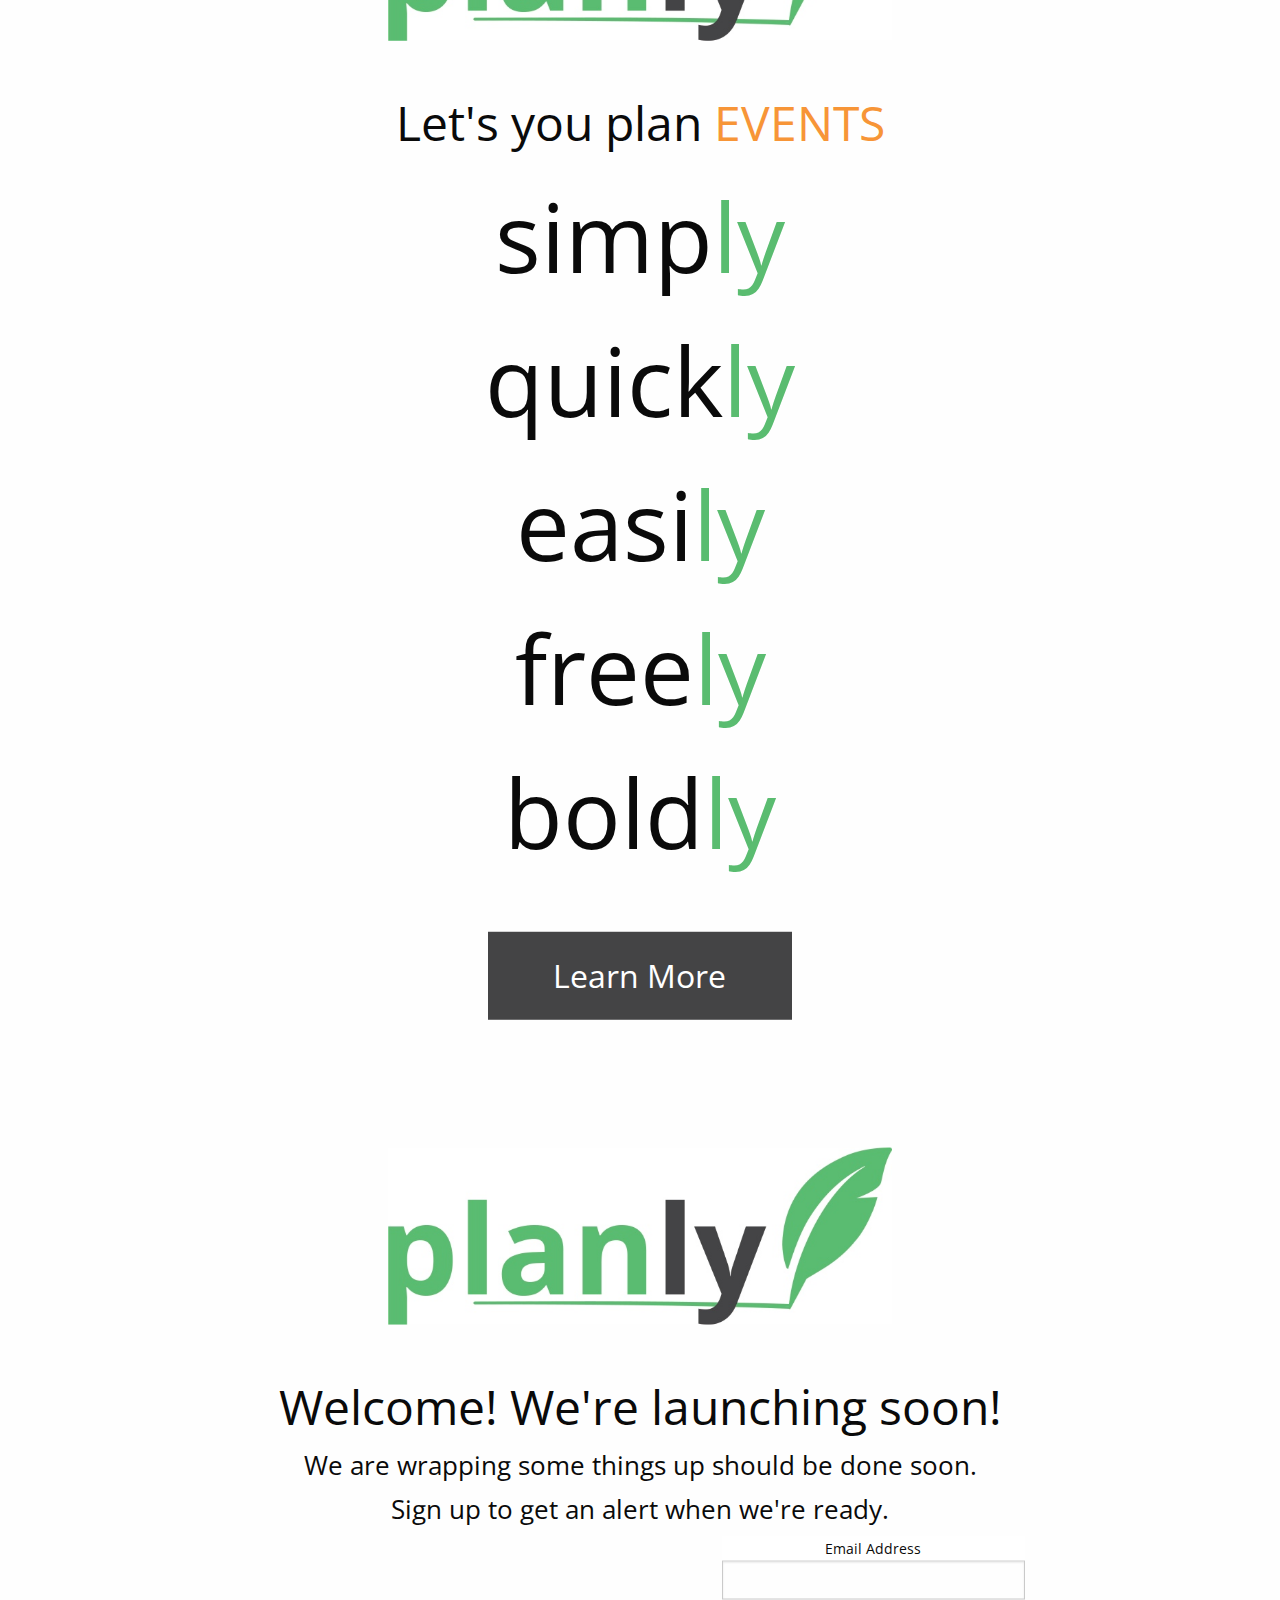
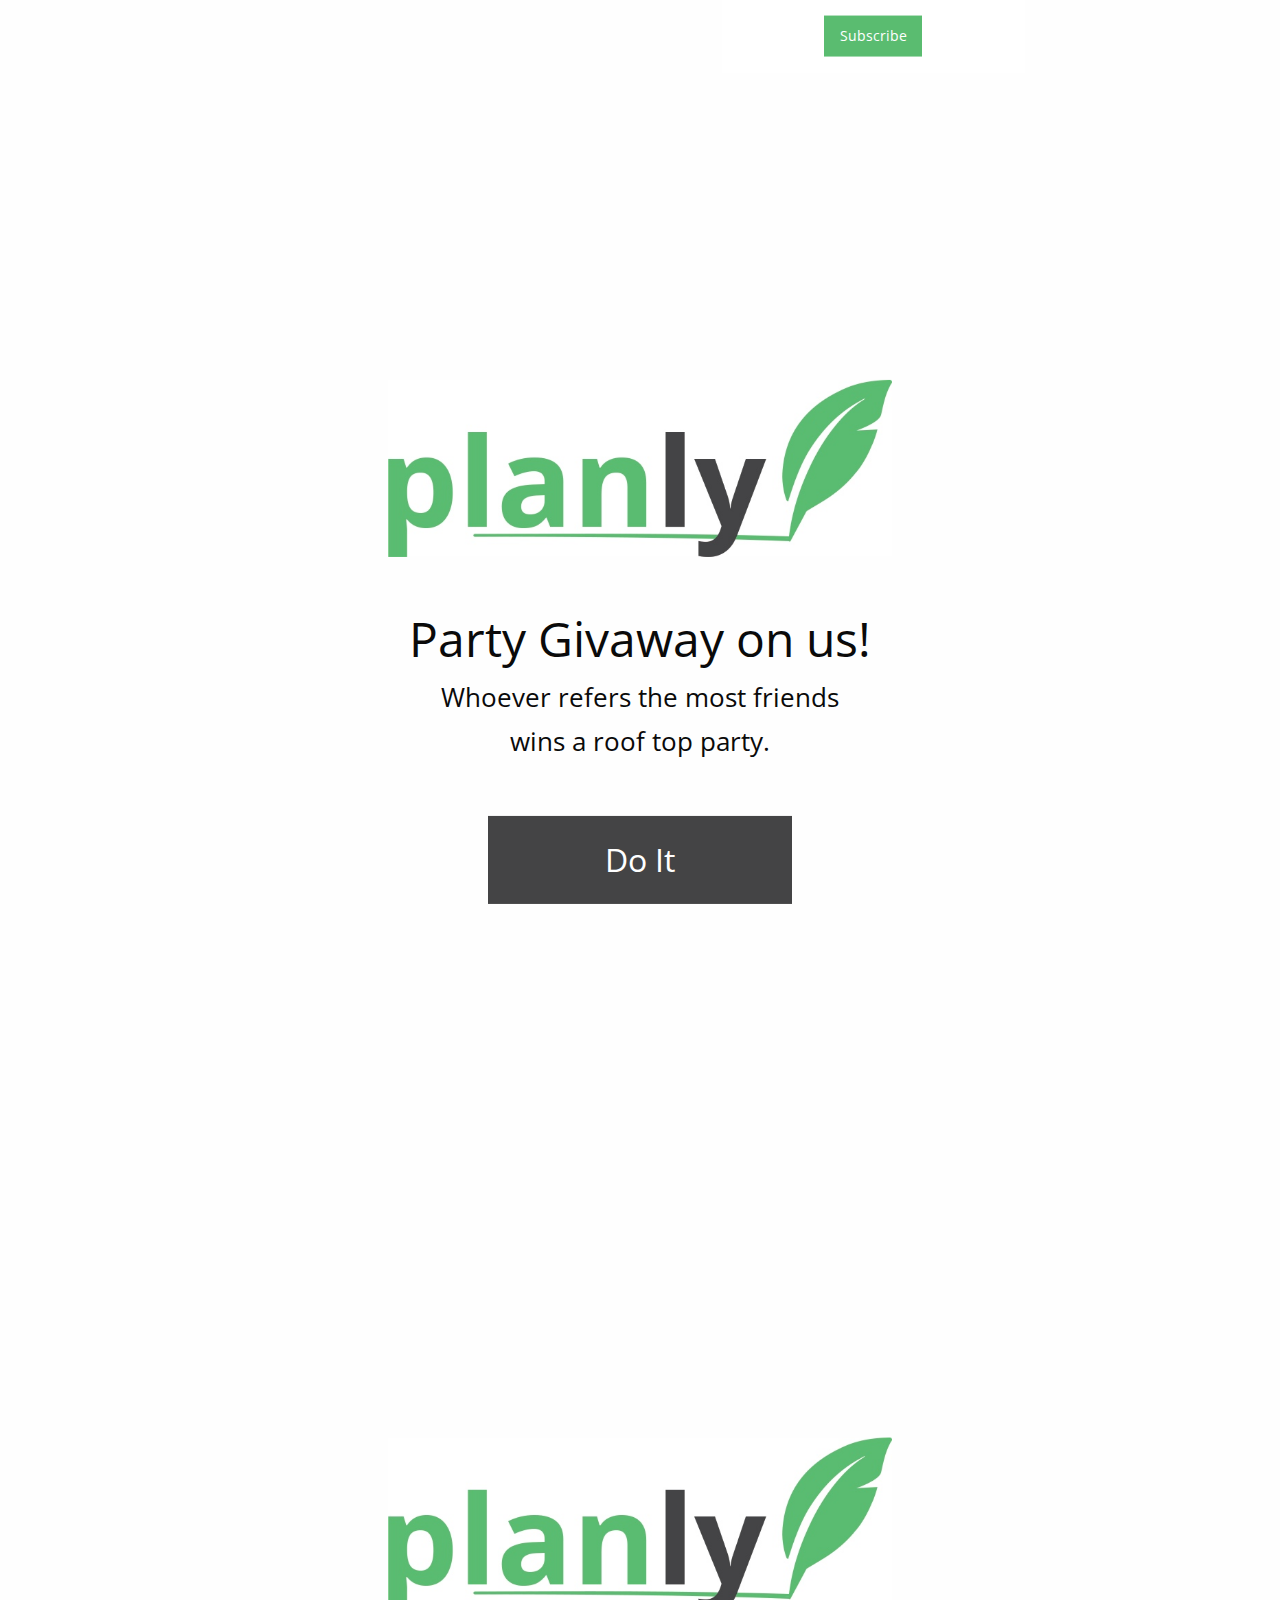
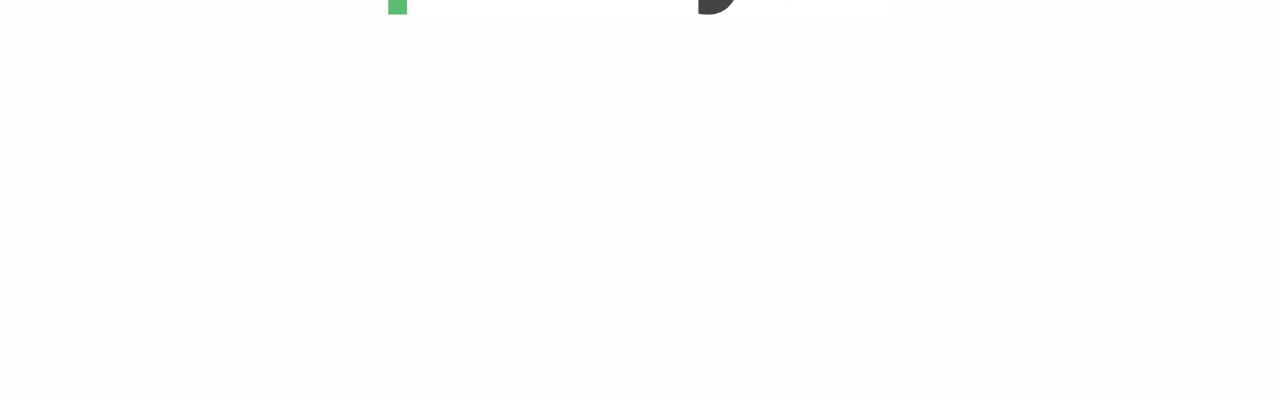
==== index.html @ f7341c87 "Colors" ====
<!DOCTYPE html>
<html lang="en" class="no-js">
  <head>
    <meta charset="utf-8">
    <meta http-equiv="x-ua-compatible" content="ie=edge">
    <meta name="viewport" content="width=device-width, initial-scale=1.0">
    <title>Planly</title>
    <link href="https://file.myfontastic.com/78azmPWK8ePo8geKhybbr9/icons.css" rel="stylesheet">
    <link rel="stylesheet" href="css/app.css">
  </head>
  <body>
    <section>
      <div class="wrapper">
        <div class="row">
          <div class="columns small-8 small-centered">
            <div class="logo"><img src="/images/logo.jpg" alt="Logo" class="float-center"></div>
          </div>
        </div>
        <div class="row">
          <div class="columns large-12 float-center">
            <h1>Let's you plan <span>events</span>
            </h1>
            <div class="rotator">
              <div id="content-1">simp<span>ly</span></div>
              <div id="content-1">quick<span>ly</span></div>
              <div id="content-1">easi<span>ly</span></div>
              <div id="content-1">free<span>ly</span></div>
              <div id="content-1">bold<span>ly</span></div>
            </div>
          </div>
        </div>
        <div class="row">
          <div class="columns small-5 small-centered"><a href="#welcome" class="button action float-center">Learn More</a></div>
        </div>
      </div>
    </section>
    <section id="welcome">
      <div class="wrapper">
        <div class="row">
          <div class="columns small-8 small-centered">
            <div class="logo"><img src="/images/logo.jpg" alt="Logo" class="float-center"></div>
          </div>
        </div>
        <div class="row">
          <div class="columns small-12 small-centered">
            <h2>Welcome! We're launching soon!</h2>
            <h3>We are wrapping some things up should be done soon.</h3>
            <h3>Sign up to get an alert when we're ready.</h3>
          </div>
          <div class="columns small-5 small-centered">
            <div id="mc_embed_signup">
              <form action="//weddingnook.us10.list-manage.com/subscribe/post?u=3205c8140b7ab7c62727f87c9&amp;amp;id=07d48bdace" method="post" id="mc-embedded-subscribe-form" name="mc-embedded-subscribe-form" target="_blank" novalidate class="validate">
                <div id="mc_embed_signup_scroll">
                  <div class="mc-field-group">
                    <label for="mce-EMAIL">Email Address</label>
                    <input id="mce-EMAIL" type="email" value="" name="EMAIL" class="required email">
                  </div>
                  <div id="mce-responses" class="clear">
                    <div id="mce-error-response" style="display:none" class="response"></div>
                    <div id="mce-success-response" style="display:none" class="response"></div>
                  </div>
                  <div style="position: absolute; left: -5000px;" aria-hidden="true" class="sdd">
                    <input type="text" name="b_3205c8140b7ab7c62727f87c9_07d48bdace" tabindex="-1" value="">
                  </div>
                  <div class="clear"><a href="#givaway">
                      <input type="submit" value="Subscribe" name="subscribe" id="mc-embedded-subscribe" class="button"></a></div>
                </div>
              </form>
            </div>
          </div>
        </div>
      </div>
    </section>
    <section>
      <div class="wrapper">
        <div class="row">
          <div class="columns small-8 small-centered">
            <div class="logo"><img src="/images/logo.jpg" alt="Logo" class="float-center"></div>
          </div>
        </div>
        <div class="row">
          <div class="columns small-12 small-centered">
            <h2>Party Givaway on us!</h2>
            <h3>Whoever refers the most friends</h3>
            <h3>wins a roof top party.</h3>
          </div>
        </div>
        <div class="row">
          <div class="columns small-5 small-centered"><a href="/" class="button action float-center">Do It</a></div>
        </div>
      </div>
    </section>
    <section>
      <div class="wrapper">
        <div class="row">
          <div class="columns small-8 small-centered">
            <div class="logo"><img src="/images/logo.jpg" alt="Logo" class="float-center"></div>
          </div>
        </div>
        <div class="row">
          <div class="columns small-6"><a href="#">
              <div class="icons icon-facebook"></div></a></div>
          <div class="columns small-6"><a href="#">
              <div class="icons icon-twitter"></div></a></div>
        </div>
        <div class="row">
          <div class="columns large-12"><a href="#">
              <div class="icons icon-mail"></div></a></div>
        </div>
      </div>
    </section>
    <script src="bower_components/jquery/dist/jquery.js"></script>
    <script src="bower_components/what-input/what-input.js"></script>
    <script src="bower_components/foundation-sites/dist/foundation.js"></script>
    <script src="js/min/app-min.js"></script>
  </body>
</html>
---- css/app.css ----
@charset "UTF-8";
@import url(https://fonts.googleapis.com/css?family=Open+Sans:400,300,300italic,400italic,600,700);
/**
 * Foundation for Sites by ZURB
 * Version 6.1.1
 * foundation.zurb.com
 * Licensed under MIT Open Source
 */
.slide-in-down.mui-enter, .slide-in-left.mui-enter, .slide-in-up.mui-enter, .slide-in-right.mui-enter, .slide-out-down.mui-leave, .slide-out-right.mui-leave, .slide-out-up.mui-leave, .slide-out-left.mui-leave, .fade-in.mui-enter, .fade-out.mui-leave, .hinge-in-from-top.mui-enter, .hinge-in-from-right.mui-enter, .hinge-in-from-bottom.mui-enter, .hinge-in-from-left.mui-enter, .hinge-in-from-middle-x.mui-enter, .hinge-in-from-middle-y.mui-enter, .hinge-out-from-top.mui-leave, .hinge-out-from-right.mui-leave, .hinge-out-from-bottom.mui-leave, .hinge-out-from-left.mui-leave, .hinge-out-from-middle-x.mui-leave, .hinge-out-from-middle-y.mui-leave, .scale-in-up.mui-enter, .scale-in-down.mui-enter, .scale-out-up.mui-leave, .scale-out-down.mui-leave, .spin-in.mui-enter, .spin-out.mui-leave, .spin-in-ccw.mui-enter, .spin-out-ccw.mui-leave {
  transition-duration: 500ms;
  transition-timing-function: linear; }

.slide-in-down.mui-enter {
  transform: translateY(-100%);
  transition-property: transform, opacity;
  backface-visibility: hidden; }
.slide-in-down.mui-enter.mui-enter-active {
  transform: translateY(0); }

.slide-in-left.mui-enter {
  transform: translateX(-100%);
  transition-property: transform, opacity;
  backface-visibility: hidden; }
.slide-in-left.mui-enter.mui-enter-active {
  transform: translateX(0); }

.slide-in-up.mui-enter {
  transform: translateY(100%);
  transition-property: transform, opacity;
  backface-visibility: hidden; }
.slide-in-up.mui-enter.mui-enter-active {
  transform: translateY(0); }

.slide-in-right.mui-enter {
  transform: translateX(100%);
  transition-property: transform, opacity;
  backface-visibility: hidden; }
.slide-in-right.mui-enter.mui-enter-active {
  transform: translateX(0); }

.slide-out-down.mui-leave {
  transform: translateY(0);
  transition-property: transform, opacity;
  backface-visibility: hidden; }
.slide-out-down.mui-leave.mui-leave-active {
  transform: translateY(100%); }

.slide-out-right.mui-leave {
  transform: translateX(0);
  transition-property: transform, opacity;
  backface-visibility: hidden; }
.slide-out-right.mui-leave.mui-leave-active {
  transform: translateX(100%); }

.slide-out-up.mui-leave {
  transform: translateY(0);
  transition-property: transform, opacity;
  backface-visibility: hidden; }
.slide-out-up.mui-leave.mui-leave-active {
  transform: translateY(-100%); }

.slide-out-left.mui-leave {
  transform: translateX(0);
  transition-property: transform, opacity;
  backface-visibility: hidden; }
.slide-out-left.mui-leave.mui-leave-active {
  transform: translateX(-100%); }

.fade-in.mui-enter {
  opacity: 0;
  transition-property: opacity; }
.fade-in.mui-enter.mui-enter-active {
  opacity: 1; }

.fade-out.mui-leave {
  opacity: 1;
  transition-property: opacity; }
.fade-out.mui-leave.mui-leave-active {
  opacity: 0; }

.hinge-in-from-top.mui-enter {
  transform: perspective(2000px) rotateX(-90deg);
  transform-origin: top;
  transition-property: transform, opacity;
  opacity: 0; }
.hinge-in-from-top.mui-enter.mui-enter-active {
  transform: perspective(2000px) rotate(0deg);
  opacity: 1; }

.hinge-in-from-right.mui-enter {
  transform: perspective(2000px) rotateY(-90deg);
  transform-origin: right;
  transition-property: transform, opacity;
  opacity: 0; }
.hinge-in-from-right.mui-enter.mui-enter-active {
  transform: perspective(2000px) rotate(0deg);
  opacity: 1; }

.hinge-in-from-bottom.mui-enter {
  transform: perspective(2000px) rotateX(90deg);
  transform-origin: bottom;
  transition-property: transform, opacity;
  opacity: 0; }
.hinge-in-from-bottom.mui-enter.mui-enter-active {
  transform: perspective(2000px) rotate(0deg);
  opacity: 1; }

.hinge-in-from-left.mui-enter {
  transform: perspective(2000px) rotateY(90deg);
  transform-origin: left;
  transition-property: transform, opacity;
  opacity: 0; }
.hinge-in-from-left.mui-enter.mui-enter-active {
  transform: perspective(2000px) rotate(0deg);
  opacity: 1; }

.hinge-in-from-middle-x.mui-enter {
  transform: perspective(2000px) rotateX(-90deg);
  transform-origin: center;
  transition-property: transform, opacity;
  opacity: 0; }
.hinge-in-from-middle-x.mui-enter.mui-enter-active {
  transform: perspective(2000px) rotate(0deg);
  opacity: 1; }

.hinge-in-from-middle-y.mui-enter {
  transform: perspective(2000px) rotateY(-90deg);
  transform-origin: center;
  transition-property: transform, opacity;
  opacity: 0; }
.hinge-in-from-middle-y.mui-enter.mui-enter-active {
  transform: perspective(2000px) rotate(0deg);
  opacity: 1; }

.hinge-out-from-top.mui-leave {
  transform: perspective(2000px) rotate(0deg);
  transform-origin: top;
  transition-property: transform, opacity;
  opacity: 1; }
.hinge-out-from-top.mui-leave.mui-leave-active {
  transform: perspective(2000px) rotateX(-90deg);
  opacity: 0; }

.hinge-out-from-right.mui-leave {
  transform: perspective(2000px) rotate(0deg);
  transform-origin: right;
  transition-property: transform, opacity;
  opacity: 1; }
.hinge-out-from-right.mui-leave.mui-leave-active {
  transform: perspective(2000px) rotateY(-90deg);
  opacity: 0; }

.hinge-out-from-bottom.mui-leave {
  transform: perspective(2000px) rotate(0deg);
  transform-origin: bottom;
  transition-property: transform, opacity;
  opacity: 1; }
.hinge-out-from-bottom.mui-leave.mui-leave-active {
  transform: perspective(2000px) rotateX(90deg);
  opacity: 0; }

.hinge-out-from-left.mui-leave {
  transform: perspective(2000px) rotate(0deg);
  transform-origin: left;
  transition-property: transform, opacity;
  opacity: 1; }
.hinge-out-from-left.mui-leave.mui-leave-active {
  transform: perspective(2000px) rotateY(90deg);
  opacity: 0; }

.hinge-out-from-middle-x.mui-leave {
  transform: perspective(2000px) rotate(0deg);
  transform-origin: center;
  transition-property: transform, opacity;
  opacity: 1; }
.hinge-out-from-middle-x.mui-leave.mui-leave-active {
  transform: perspective(2000px) rotateX(-90deg);
  opacity: 0; }

.hinge-out-from-middle-y.mui-leave {
  transform: perspective(2000px) rotate(0deg);
  transform-origin: center;
  transition-property: transform, opacity;
  opacity: 1; }
.hinge-out-from-middle-y.mui-leave.mui-leave-active {
  transform: perspective(2000px) rotateY(-90deg);
  opacity: 0; }

.scale-in-up.mui-enter {
  transform: scale(0.5);
  transition-property: transform, opacity;
  opacity: 0; }
.scale-in-up.mui-enter.mui-enter-active {
  transform: scale(1);
  opacity: 1; }

.scale-in-down.mui-enter {
  transform: scale(1.5);
  transition-property: transform, opacity;
  opacity: 0; }
.scale-in-down.mui-enter.mui-enter-active {
  transform: scale(1);
  opacity: 1; }

.scale-out-up.mui-leave {
  transform: scale(1);
  transition-property: transform, opacity;
  opacity: 1; }
.scale-out-up.mui-leave.mui-leave-active {
  transform: scale(1.5);
  opacity: 0; }

.scale-out-down.mui-leave {
  transform: scale(1);
  transition-property: transform, opacity;
  opacity: 1; }
.scale-out-down.mui-leave.mui-leave-active {
  transform: scale(0.5);
  opacity: 0; }

.spin-in.mui-enter {
  transform: rotate(-0.75turn);
  transition-property: transform, opacity;
  opacity: 0; }
.spin-in.mui-enter.mui-enter-active {
  transform: rotate(0);
  opacity: 1; }

.spin-out.mui-leave {
  transform: rotate(0);
  transition-property: transform, opacity;
  opacity: 1; }
.spin-out.mui-leave.mui-leave-active {
  transform: rotate(0.75turn);
  opacity: 0; }

.spin-in-ccw.mui-enter {
  transform: rotate(0.75turn);
  transition-property: transform, opacity;
  opacity: 0; }
.spin-in-ccw.mui-enter.mui-enter-active {
  transform: rotate(0);
  opacity: 1; }

.spin-out-ccw.mui-leave {
  transform: rotate(0);
  transition-property: transform, opacity;
  opacity: 1; }
.spin-out-ccw.mui-leave.mui-leave-active {
  transform: rotate(-0.75turn);
  opacity: 0; }

.slow {
  transition-duration: 750ms !important; }

.fast {
  transition-duration: 250ms !important; }

.linear {
  transition-timing-function: linear !important; }

.ease {
  transition-timing-function: ease !important; }

.ease-in {
  transition-timing-function: ease-in !important; }

.ease-out {
  transition-timing-function: ease-out !important; }

.ease-in-out {
  transition-timing-function: ease-in-out !important; }

.bounce-in {
  transition-timing-function: cubic-bezier(0.485, 0.155, 0.24, 1.245) !important; }

.bounce-out {
  transition-timing-function: cubic-bezier(0.485, 0.155, 0.515, 0.845) !important; }

.bounce-in-out {
  transition-timing-function: cubic-bezier(0.76, -0.245, 0.24, 1.245) !important; }

.short-delay {
  transition-delay: 300ms !important; }

.long-delay {
  transition-delay: 700ms !important; }

.shake {
  animation-name: shake-7; }
@keyframes shake-7 {
  0%, 10%, 20%, 30%, 40%, 50%, 60%, 70%, 80%, 90% {
    transform: translateX(7%); }
  5%, 15%, 25%, 35%, 45%, 55%, 65%, 75%, 85%, 95% {
    transform: translateX(-7%); } }
.spin-cw {
  animation-name: spin-cw-1turn; }
@keyframes spin-cw-1turn {
  0% {
    transform: rotate(-1turn); }
  100% {
    transform: rotate(0); } }
.spin-ccw {
  animation-name: spin-cw-1turn; }
@keyframes spin-cw-1turn {
  0% {
    transform: rotate(0); }
  100% {
    transform: rotate(1turn); } }
.wiggle {
  animation-name: wiggle-7deg; }
@keyframes wiggle-7deg {
  40%, 50%, 60% {
    transform: rotate(7deg); }
  35%, 45%, 55%, 65% {
    transform: rotate(-7deg); }
  0%, 30%, 70%, 100% {
    transform: rotate(0); } }
.infinite {
  animation-iteration-count: infinite; }

.slow {
  animation-duration: 750ms !important; }

.fast {
  animation-duration: 250ms !important; }

.linear {
  animation-timing-function: linear !important; }

.ease {
  animation-timing-function: ease !important; }

.ease-in {
  animation-timing-function: ease-in !important; }

.ease-out {
  animation-timing-function: ease-out !important; }

.ease-in-out {
  animation-timing-function: ease-in-out !important; }

.bounce-in {
  animation-timing-function: cubic-bezier(0.485, 0.155, 0.24, 1.245) !important; }

.bounce-out {
  animation-timing-function: cubic-bezier(0.485, 0.155, 0.515, 0.845) !important; }

.bounce-in-out {
  animation-timing-function: cubic-bezier(0.76, -0.245, 0.24, 1.245) !important; }

.short-delay {
  animation-delay: 300ms !important; }

.long-delay {
  animation-delay: 700ms !important; }

/*! normalize.css v3.0.3 | MIT License | github.com/necolas/normalize.css */
/**
 * 1. Set default font family to sans-serif.
 * 2. Prevent iOS and IE text size adjust after device orientation change,
 *    without disabling user zoom.
 */
html {
  font-family: sans-serif;
  /* 1 */
  -ms-text-size-adjust: 100%;
  /* 2 */
  -webkit-text-size-adjust: 100%;
  /* 2 */ }

/**
 * Remove default margin.
 */
body {
  margin: 0; }

/* HTML5 display definitions
   ========================================================================== */
/**
 * Correct `block` display not defined for any HTML5 element in IE 8/9.
 * Correct `block` display not defined for `details` or `summary` in IE 10/11
 * and Firefox.
 * Correct `block` display not defined for `main` in IE 11.
 */
article,
aside,
details,
figcaption,
figure,
footer,
header,
hgroup,
main,
menu,
nav,
section,
summary {
  display: block; }

/**
 * 1. Correct `inline-block` display not defined in IE 8/9.
 * 2. Normalize vertical alignment of `progress` in Chrome, Firefox, and Opera.
 */
audio,
canvas,
progress,
video {
  display: inline-block;
  /* 1 */
  vertical-align: baseline;
  /* 2 */ }

/**
 * Prevent modern browsers from displaying `audio` without controls.
 * Remove excess height in iOS 5 devices.
 */
audio:not([controls]) {
  display: none;
  height: 0; }

/**
 * Address `[hidden]` styling not present in IE 8/9/10.
 * Hide the `template` element in IE 8/9/10/11, Safari, and Firefox < 22.
 */
[hidden],
template {
  display: none; }

/* Links
   ========================================================================== */
/**
 * Remove the gray background color from active links in IE 10.
 */
a {
  background-color: transparent; }

/**
 * Improve readability of focused elements when they are also in an
 * active/hover state.
 */
a:active,
a:hover {
  outline: 0; }

/* Text-level semantics
   ========================================================================== */
/**
 * Address styling not present in IE 8/9/10/11, Safari, and Chrome.
 */
abbr[title] {
  border-bottom: 1px dotted; }

/**
 * Address style set to `bolder` in Firefox 4+, Safari, and Chrome.
 */
b,
strong {
  font-weight: bold; }

/**
 * Address styling not present in Safari and Chrome.
 */
dfn {
  font-style: italic; }

/**
 * Address variable `h1` font-size and margin within `section` and `article`
 * contexts in Firefox 4+, Safari, and Chrome.
 */
h1 {
  font-size: 2em;
  margin: 0.67em 0; }

/**
 * Address styling not present in IE 8/9.
 */
mark {
  background: #ff0;
  color: #000; }

/**
 * Address inconsistent and variable font size in all browsers.
 */
small {
  font-size: 80%; }

/**
 * Prevent `sub` and `sup` affecting `line-height` in all browsers.
 */
sub,
sup {
  font-size: 75%;
  line-height: 0;
  position: relative;
  vertical-align: baseline; }

sup {
  top: -0.5em; }

sub {
  bottom: -0.25em; }

/* Embedded content
   ========================================================================== */
/**
 * Remove border when inside `a` element in IE 8/9/10.
 */
img {
  border: 0; }

/**
 * Correct overflow not hidden in IE 9/10/11.
 */
svg:not(:root) {
  overflow: hidden; }

/* Grouping content
   ========================================================================== */
/**
 * Address margin not present in IE 8/9 and Safari.
 */
figure {
  margin: 1em 40px; }

/**
 * Address differences between Firefox and other browsers.
 */
hr {
  box-sizing: content-box;
  height: 0; }

/**
 * Contain overflow in all browsers.
 */
pre {
  overflow: auto; }

/**
 * Address odd `em`-unit font size rendering in all browsers.
 */
code,
kbd,
pre,
samp {
  font-family: monospace, monospace;
  font-size: 1em; }

/* Forms
   ========================================================================== */
/**
 * Known limitation: by default, Chrome and Safari on OS X allow very limited
 * styling of `select`, unless a `border` property is set.
 */
/**
 * 1. Correct color not being inherited.
 *    Known issue: affects color of disabled elements.
 * 2. Correct font properties not being inherited.
 * 3. Address margins set differently in Firefox 4+, Safari, and Chrome.
 */
button,
input,
optgroup,
select,
textarea {
  color: inherit;
  /* 1 */
  font: inherit;
  /* 2 */
  margin: 0;
  /* 3 */ }

/**
 * Address `overflow` set to `hidden` in IE 8/9/10/11.
 */
button {
  overflow: visible; }

/**
 * Address inconsistent `text-transform` inheritance for `button` and `select`.
 * All other form control elements do not inherit `text-transform` values.
 * Correct `button` style inheritance in Firefox, IE 8/9/10/11, and Opera.
 * Correct `select` style inheritance in Firefox.
 */
button,
select {
  text-transform: none; }

/**
 * 1. Avoid the WebKit bug in Android 4.0.* where (2) destroys native `audio`
 *    and `video` controls.
 * 2. Correct inability to style clickable `input` types in iOS.
 * 3. Improve usability and consistency of cursor style between image-type
 *    `input` and others.
 */
button,
html input[type="button"],
input[type="reset"],
input[type="submit"] {
  -webkit-appearance: button;
  /* 2 */
  cursor: pointer;
  /* 3 */ }

/**
 * Re-set default cursor for disabled elements.
 */
button[disabled],
html input[disabled] {
  cursor: default; }

/**
 * Remove inner padding and border in Firefox 4+.
 */
button::-moz-focus-inner,
input::-moz-focus-inner {
  border: 0;
  padding: 0; }

/**
 * Address Firefox 4+ setting `line-height` on `input` using `!important` in
 * the UA stylesheet.
 */
input {
  line-height: normal; }

/**
 * It's recommended that you don't attempt to style these elements.
 * Firefox's implementation doesn't respect box-sizing, padding, or width.
 *
 * 1. Address box sizing set to `content-box` in IE 8/9/10.
 * 2. Remove excess padding in IE 8/9/10.
 */
input[type="checkbox"],
input[type="radio"] {
  box-sizing: border-box;
  /* 1 */
  padding: 0;
  /* 2 */ }

/**
 * Fix the cursor style for Chrome's increment/decrement buttons. For certain
 * `font-size` values of the `input`, it causes the cursor style of the
 * decrement button to change from `default` to `text`.
 */
input[type="number"]::-webkit-inner-spin-button,
input[type="number"]::-webkit-outer-spin-button {
  height: auto; }

/**
 * 1. Address `appearance` set to `searchfield` in Safari and Chrome.
 * 2. Address `box-sizing` set to `border-box` in Safari and Chrome.
 */
input[type="search"] {
  -webkit-appearance: textfield;
  /* 1 */
  box-sizing: content-box;
  /* 2 */ }

/**
 * Remove inner padding and search cancel button in Safari and Chrome on OS X.
 * Safari (but not Chrome) clips the cancel button when the search input has
 * padding (and `textfield` appearance).
 */
input[type="search"]::-webkit-search-cancel-button,
input[type="search"]::-webkit-search-decoration {
  -webkit-appearance: none; }

/**
 * Define consistent border, margin, and padding.
 */
fieldset {
  border: 1px solid #c0c0c0;
  margin: 0 2px;
  padding: 0.35em 0.625em 0.75em; }

/**
 * 1. Correct `color` not being inherited in IE 8/9/10/11.
 * 2. Remove padding so people aren't caught out if they zero out fieldsets.
 */
legend {
  border: 0;
  /* 1 */
  padding: 0;
  /* 2 */ }

/**
 * Remove default vertical scrollbar in IE 8/9/10/11.
 */
textarea {
  overflow: auto; }

/**
 * Don't inherit the `font-weight` (applied by a rule above).
 * NOTE: the default cannot safely be changed in Chrome and Safari on OS X.
 */
optgroup {
  font-weight: bold; }

/* Tables
   ========================================================================== */
/**
 * Remove most spacing between table cells.
 */
table {
  border-collapse: collapse;
  border-spacing: 0; }

td,
th {
  padding: 0; }

.foundation-mq {
  font-family: "small=0em&medium=40em&large=64em&xlarge=75em&xxlarge=90em"; }

html {
  font-size: 100%;
  box-sizing: border-box; }

*,
*:before,
*:after {
  box-sizing: inherit; }

body {
  padding: 0;
  margin: 0;
  font-family: "Open Sans", sans-serif;
  font-weight: normal;
  line-height: 1.5;
  color: #0a0a0a;
  background: #fefefe;
  -webkit-font-smoothing: antialiased;
  -moz-osx-font-smoothing: grayscale; }

img {
  max-width: 100%;
  height: auto;
  -ms-interpolation-mode: bicubic;
  display: inline-block;
  vertical-align: middle; }

textarea {
  height: auto;
  min-height: 50px;
  border-radius: 0; }

select {
  width: 100%;
  border-radius: 0; }

#map_canvas img,
#map_canvas embed,
#map_canvas object,
.map_canvas img,
.map_canvas embed,
.map_canvas object,
.mqa-display img,
.mqa-display embed,
.mqa-display object {
  max-width: none !important; }

button {
  -webkit-appearance: none;
  -moz-appearance: none;
  background: transparent;
  padding: 0;
  border: 0;
  border-radius: 0;
  line-height: 1; }

.row {
  max-width: 75rem;
  margin-left: auto;
  margin-right: auto; }
  .row::before, .row::after {
    content: ' ';
    display: table; }
  .row::after {
    clear: both; }
  .row.collapse > .column, .row.collapse > .columns {
    padding-left: 0;
    padding-right: 0; }
  .row .row {
    margin-left: -0.625rem;
    margin-right: -0.625rem; }
    @media screen and (min-width: 40em) {
      .row .row {
        margin-left: -0.9375rem;
        margin-right: -0.9375rem; } }
    .row .row.collapse {
      margin-left: 0;
      margin-right: 0; }
  .row.expanded {
    max-width: none; }

.column, .columns {
  padding-left: 0.625rem;
  padding-right: 0.625rem;
  width: 100%;
  float: left; }
  @media screen and (min-width: 40em) {
    .column, .columns {
      padding-left: 0.9375rem;
      padding-right: 0.9375rem; } }
  .column:last-child:not(:first-child), .columns:last-child:not(:first-child) {
    float: right; }
  .column.end:last-child:last-child, .end.columns:last-child:last-child {
    float: left; }

.column.row.row, .row.row.columns {
  float: none; }
  .row .column.row.row, .row .row.row.columns {
    padding-left: 0;
    padding-right: 0;
    margin-left: 0;
    margin-right: 0; }

.small-1 {
  width: 8.3333333333%; }

.small-push-1 {
  position: relative;
  left: 8.3333333333%; }

.small-pull-1 {
  position: relative;
  left: -8.3333333333%; }

.small-offset-0 {
  margin-left: 0%; }

.small-2 {
  width: 16.6666666667%; }

.small-push-2 {
  position: relative;
  left: 16.6666666667%; }

.small-pull-2 {
  position: relative;
  left: -16.6666666667%; }

.small-offset-1 {
  margin-left: 8.3333333333%; }

.small-3 {
  width: 25%; }

.small-push-3 {
  position: relative;
  left: 25%; }

.small-pull-3 {
  position: relative;
  left: -25%; }

.small-offset-2 {
  margin-left: 16.6666666667%; }

.small-4 {
  width: 33.3333333333%; }

.small-push-4 {
  position: relative;
  left: 33.3333333333%; }

.small-pull-4 {
  position: relative;
  left: -33.3333333333%; }

.small-offset-3 {
  margin-left: 25%; }

.small-5 {
  width: 41.6666666667%; }

.small-push-5 {
  position: relative;
  left: 41.6666666667%; }

.small-pull-5 {
  position: relative;
  left: -41.6666666667%; }

.small-offset-4 {
  margin-left: 33.3333333333%; }

.small-6 {
  width: 50%; }

.small-push-6 {
  position: relative;
  left: 50%; }

.small-pull-6 {
  position: relative;
  left: -50%; }

.small-offset-5 {
  margin-left: 41.6666666667%; }

.small-7 {
  width: 58.3333333333%; }

.small-push-7 {
  position: relative;
  left: 58.3333333333%; }

.small-pull-7 {
  position: relative;
  left: -58.3333333333%; }

.small-offset-6 {
  margin-left: 50%; }

.small-8 {
  width: 66.6666666667%; }

.small-push-8 {
  position: relative;
  left: 66.6666666667%; }

.small-pull-8 {
  position: relative;
  left: -66.6666666667%; }

.small-offset-7 {
  margin-left: 58.3333333333%; }

.small-9 {
  width: 75%; }

.small-push-9 {
  position: relative;
  left: 75%; }

.small-pull-9 {
  position: relative;
  left: -75%; }

.small-offset-8 {
  margin-left: 66.6666666667%; }

.small-10 {
  width: 83.3333333333%; }

.small-push-10 {
  position: relative;
  left: 83.3333333333%; }

.small-pull-10 {
  position: relative;
  left: -83.3333333333%; }

.small-offset-9 {
  margin-left: 75%; }

.small-11 {
  width: 91.6666666667%; }

.small-push-11 {
  position: relative;
  left: 91.6666666667%; }

.small-pull-11 {
  position: relative;
  left: -91.6666666667%; }

.small-offset-10 {
  margin-left: 83.3333333333%; }

.small-12 {
  width: 100%; }

.small-offset-11 {
  margin-left: 91.6666666667%; }

.small-up-1 > .column, .small-up-1 > .columns {
  width: 100%;
  float: left; }
  .small-up-1 > .column:nth-of-type(1n), .small-up-1 > .columns:nth-of-type(1n) {
    clear: none; }
  .small-up-1 > .column:nth-of-type(1n+1), .small-up-1 > .columns:nth-of-type(1n+1) {
    clear: both; }
  .small-up-1 > .column:last-child, .small-up-1 > .columns:last-child {
    float: left; }

.small-up-2 > .column, .small-up-2 > .columns {
  width: 50%;
  float: left; }
  .small-up-2 > .column:nth-of-type(1n), .small-up-2 > .columns:nth-of-type(1n) {
    clear: none; }
  .small-up-2 > .column:nth-of-type(2n+1), .small-up-2 > .columns:nth-of-type(2n+1) {
    clear: both; }
  .small-up-2 > .column:last-child, .small-up-2 > .columns:last-child {
    float: left; }

.small-up-3 > .column, .small-up-3 > .columns {
  width: 33.3333333333%;
  float: left; }
  .small-up-3 > .column:nth-of-type(1n), .small-up-3 > .columns:nth-of-type(1n) {
    clear: none; }
  .small-up-3 > .column:nth-of-type(3n+1), .small-up-3 > .columns:nth-of-type(3n+1) {
    clear: both; }
  .small-up-3 > .column:last-child, .small-up-3 > .columns:last-child {
    float: left; }

.small-up-4 > .column, .small-up-4 > .columns {
  width: 25%;
  float: left; }
  .small-up-4 > .column:nth-of-type(1n), .small-up-4 > .columns:nth-of-type(1n) {
    clear: none; }
  .small-up-4 > .column:nth-of-type(4n+1), .small-up-4 > .columns:nth-of-type(4n+1) {
    clear: both; }
  .small-up-4 > .column:last-child, .small-up-4 > .columns:last-child {
    float: left; }

.small-up-5 > .column, .small-up-5 > .columns {
  width: 20%;
  float: left; }
  .small-up-5 > .column:nth-of-type(1n), .small-up-5 > .columns:nth-of-type(1n) {
    clear: none; }
  .small-up-5 > .column:nth-of-type(5n+1), .small-up-5 > .columns:nth-of-type(5n+1) {
    clear: both; }
  .small-up-5 > .column:last-child, .small-up-5 > .columns:last-child {
    float: left; }

.small-up-6 > .column, .small-up-6 > .columns {
  width: 16.6666666667%;
  float: left; }
  .small-up-6 > .column:nth-of-type(1n), .small-up-6 > .columns:nth-of-type(1n) {
    clear: none; }
  .small-up-6 > .column:nth-of-type(6n+1), .small-up-6 > .columns:nth-of-type(6n+1) {
    clear: both; }
  .small-up-6 > .column:last-child, .small-up-6 > .columns:last-child {
    float: left; }

.small-up-7 > .column, .small-up-7 > .columns {
  width: 14.2857142857%;
  float: left; }
  .small-up-7 > .column:nth-of-type(1n), .small-up-7 > .columns:nth-of-type(1n) {
    clear: none; }
  .small-up-7 > .column:nth-of-type(7n+1), .small-up-7 > .columns:nth-of-type(7n+1) {
    clear: both; }
  .small-up-7 > .column:last-child, .small-up-7 > .columns:last-child {
    float: left; }

.small-up-8 > .column, .small-up-8 > .columns {
  width: 12.5%;
  float: left; }
  .small-up-8 > .column:nth-of-type(1n), .small-up-8 > .columns:nth-of-type(1n) {
    clear: none; }
  .small-up-8 > .column:nth-of-type(8n+1), .small-up-8 > .columns:nth-of-type(8n+1) {
    clear: both; }
  .small-up-8 > .column:last-child, .small-up-8 > .columns:last-child {
    float: left; }

.small-collapse > .column, .small-collapse > .columns {
  padding-left: 0;
  padding-right: 0; }

.small-uncollapse > .column, .small-uncollapse > .columns {
  padding-left: 0.625rem;
  padding-right: 0.625rem; }

.small-centered {
  float: none;
  margin-left: auto;
  margin-right: auto; }

.small-uncentered,
.small-push-0,
.small-pull-0 {
  position: static;
  margin-left: 0;
  margin-right: 0; }

@media screen and (min-width: 40em) {
  .medium-1 {
    width: 8.3333333333%; }

  .medium-push-1 {
    position: relative;
    left: 8.3333333333%; }

  .medium-pull-1 {
    position: relative;
    left: -8.3333333333%; }

  .medium-offset-0 {
    margin-left: 0%; }

  .medium-2 {
    width: 16.6666666667%; }

  .medium-push-2 {
    position: relative;
    left: 16.6666666667%; }

  .medium-pull-2 {
    position: relative;
    left: -16.6666666667%; }

  .medium-offset-1 {
    margin-left: 8.3333333333%; }

  .medium-3 {
    width: 25%; }

  .medium-push-3 {
    position: relative;
    left: 25%; }

  .medium-pull-3 {
    position: relative;
    left: -25%; }

  .medium-offset-2 {
    margin-left: 16.6666666667%; }

  .medium-4 {
    width: 33.3333333333%; }

  .medium-push-4 {
    position: relative;
    left: 33.3333333333%; }

  .medium-pull-4 {
    position: relative;
    left: -33.3333333333%; }

  .medium-offset-3 {
    margin-left: 25%; }

  .medium-5 {
    width: 41.6666666667%; }

  .medium-push-5 {
    position: relative;
    left: 41.6666666667%; }

  .medium-pull-5 {
    position: relative;
    left: -41.6666666667%; }

  .medium-offset-4 {
    margin-left: 33.3333333333%; }

  .medium-6 {
    width: 50%; }

  .medium-push-6 {
    position: relative;
    left: 50%; }

  .medium-pull-6 {
    position: relative;
    left: -50%; }

  .medium-offset-5 {
    margin-left: 41.6666666667%; }

  .medium-7 {
    width: 58.3333333333%; }

  .medium-push-7 {
    position: relative;
    left: 58.3333333333%; }

  .medium-pull-7 {
    position: relative;
    left: -58.3333333333%; }

  .medium-offset-6 {
    margin-left: 50%; }

  .medium-8 {
    width: 66.6666666667%; }

  .medium-push-8 {
    position: relative;
    left: 66.6666666667%; }

  .medium-pull-8 {
    position: relative;
    left: -66.6666666667%; }

  .medium-offset-7 {
    margin-left: 58.3333333333%; }

  .medium-9 {
    width: 75%; }

  .medium-push-9 {
    position: relative;
    left: 75%; }

  .medium-pull-9 {
    position: relative;
    left: -75%; }

  .medium-offset-8 {
    margin-left: 66.6666666667%; }

  .medium-10 {
    width: 83.3333333333%; }

  .medium-push-10 {
    position: relative;
    left: 83.3333333333%; }

  .medium-pull-10 {
    position: relative;
    left: -83.3333333333%; }

  .medium-offset-9 {
    margin-left: 75%; }

  .medium-11 {
    width: 91.6666666667%; }

  .medium-push-11 {
    position: relative;
    left: 91.6666666667%; }

  .medium-pull-11 {
    position: relative;
    left: -91.6666666667%; }

  .medium-offset-10 {
    margin-left: 83.3333333333%; }

  .medium-12 {
    width: 100%; }

  .medium-offset-11 {
    margin-left: 91.6666666667%; }

  .medium-up-1 > .column, .medium-up-1 > .columns {
    width: 100%;
    float: left; }
    .medium-up-1 > .column:nth-of-type(1n), .medium-up-1 > .columns:nth-of-type(1n) {
      clear: none; }
    .medium-up-1 > .column:nth-of-type(1n+1), .medium-up-1 > .columns:nth-of-type(1n+1) {
      clear: both; }
    .medium-up-1 > .column:last-child, .medium-up-1 > .columns:last-child {
      float: left; }

  .medium-up-2 > .column, .medium-up-2 > .columns {
    width: 50%;
    float: left; }
    .medium-up-2 > .column:nth-of-type(1n), .medium-up-2 > .columns:nth-of-type(1n) {
      clear: none; }
    .medium-up-2 > .column:nth-of-type(2n+1), .medium-up-2 > .columns:nth-of-type(2n+1) {
      clear: both; }
    .medium-up-2 > .column:last-child, .medium-up-2 > .columns:last-child {
      float: left; }

  .medium-up-3 > .column, .medium-up-3 > .columns {
    width: 33.3333333333%;
    float: left; }
    .medium-up-3 > .column:nth-of-type(1n), .medium-up-3 > .columns:nth-of-type(1n) {
      clear: none; }
    .medium-up-3 > .column:nth-of-type(3n+1), .medium-up-3 > .columns:nth-of-type(3n+1) {
      clear: both; }
    .medium-up-3 > .column:last-child, .medium-up-3 > .columns:last-child {
      float: left; }

  .medium-up-4 > .column, .medium-up-4 > .columns {
    width: 25%;
    float: left; }
    .medium-up-4 > .column:nth-of-type(1n), .medium-up-4 > .columns:nth-of-type(1n) {
      clear: none; }
    .medium-up-4 > .column:nth-of-type(4n+1), .medium-up-4 > .columns:nth-of-type(4n+1) {
      clear: both; }
    .medium-up-4 > .column:last-child, .medium-up-4 > .columns:last-child {
      float: left; }

  .medium-up-5 > .column, .medium-up-5 > .columns {
    width: 20%;
    float: left; }
    .medium-up-5 > .column:nth-of-type(1n), .medium-up-5 > .columns:nth-of-type(1n) {
      clear: none; }
    .medium-up-5 > .column:nth-of-type(5n+1), .medium-up-5 > .columns:nth-of-type(5n+1) {
      clear: both; }
    .medium-up-5 > .column:last-child, .medium-up-5 > .columns:last-child {
      float: left; }

  .medium-up-6 > .column, .medium-up-6 > .columns {
    width: 16.6666666667%;
    float: left; }
    .medium-up-6 > .column:nth-of-type(1n), .medium-up-6 > .columns:nth-of-type(1n) {
      clear: none; }
    .medium-up-6 > .column:nth-of-type(6n+1), .medium-up-6 > .columns:nth-of-type(6n+1) {
      clear: both; }
    .medium-up-6 > .column:last-child, .medium-up-6 > .columns:last-child {
      float: left; }

  .medium-up-7 > .column, .medium-up-7 > .columns {
    width: 14.2857142857%;
    float: left; }
    .medium-up-7 > .column:nth-of-type(1n), .medium-up-7 > .columns:nth-of-type(1n) {
      clear: none; }
    .medium-up-7 > .column:nth-of-type(7n+1), .medium-up-7 > .columns:nth-of-type(7n+1) {
      clear: both; }
    .medium-up-7 > .column:last-child, .medium-up-7 > .columns:last-child {
      float: left; }

  .medium-up-8 > .column, .medium-up-8 > .columns {
    width: 12.5%;
    float: left; }
    .medium-up-8 > .column:nth-of-type(1n), .medium-up-8 > .columns:nth-of-type(1n) {
      clear: none; }
    .medium-up-8 > .column:nth-of-type(8n+1), .medium-up-8 > .columns:nth-of-type(8n+1) {
      clear: both; }
    .medium-up-8 > .column:last-child, .medium-up-8 > .columns:last-child {
      float: left; }

  .medium-collapse > .column, .medium-collapse > .columns {
    padding-left: 0;
    padding-right: 0; }

  .medium-uncollapse > .column, .medium-uncollapse > .columns {
    padding-left: 0.9375rem;
    padding-right: 0.9375rem; }

  .medium-centered {
    float: none;
    margin-left: auto;
    margin-right: auto; }

  .medium-uncentered,
  .medium-push-0,
  .medium-pull-0 {
    position: static;
    margin-left: 0;
    margin-right: 0; } }
@media screen and (min-width: 64em) {
  .large-1 {
    width: 8.3333333333%; }

  .large-push-1 {
    position: relative;
    left: 8.3333333333%; }

  .large-pull-1 {
    position: relative;
    left: -8.3333333333%; }

  .large-offset-0 {
    margin-left: 0%; }

  .large-2 {
    width: 16.6666666667%; }

  .large-push-2 {
    position: relative;
    left: 16.6666666667%; }

  .large-pull-2 {
    position: relative;
    left: -16.6666666667%; }

  .large-offset-1 {
    margin-left: 8.3333333333%; }

  .large-3 {
    width: 25%; }

  .large-push-3 {
    position: relative;
    left: 25%; }

  .large-pull-3 {
    position: relative;
    left: -25%; }

  .large-offset-2 {
    margin-left: 16.6666666667%; }

  .large-4 {
    width: 33.3333333333%; }

  .large-push-4 {
    position: relative;
    left: 33.3333333333%; }

  .large-pull-4 {
    position: relative;
    left: -33.3333333333%; }

  .large-offset-3 {
    margin-left: 25%; }

  .large-5 {
    width: 41.6666666667%; }

  .large-push-5 {
    position: relative;
    left: 41.6666666667%; }

  .large-pull-5 {
    position: relative;
    left: -41.6666666667%; }

  .large-offset-4 {
    margin-left: 33.3333333333%; }

  .large-6 {
    width: 50%; }

  .large-push-6 {
    position: relative;
    left: 50%; }

  .large-pull-6 {
    position: relative;
    left: -50%; }

  .large-offset-5 {
    margin-left: 41.6666666667%; }

  .large-7 {
    width: 58.3333333333%; }

  .large-push-7 {
    position: relative;
    left: 58.3333333333%; }

  .large-pull-7 {
    position: relative;
    left: -58.3333333333%; }

  .large-offset-6 {
    margin-left: 50%; }

  .large-8 {
    width: 66.6666666667%; }

  .large-push-8 {
    position: relative;
    left: 66.6666666667%; }

  .large-pull-8 {
    position: relative;
    left: -66.6666666667%; }

  .large-offset-7 {
    margin-left: 58.3333333333%; }

  .large-9 {
    width: 75%; }

  .large-push-9 {
    position: relative;
    left: 75%; }

  .large-pull-9 {
    position: relative;
    left: -75%; }

  .large-offset-8 {
    margin-left: 66.6666666667%; }

  .large-10 {
    width: 83.3333333333%; }

  .large-push-10 {
    position: relative;
    left: 83.3333333333%; }

  .large-pull-10 {
    position: relative;
    left: -83.3333333333%; }

  .large-offset-9 {
    margin-left: 75%; }

  .large-11 {
    width: 91.6666666667%; }

  .large-push-11 {
    position: relative;
    left: 91.6666666667%; }

  .large-pull-11 {
    position: relative;
    left: -91.6666666667%; }

  .large-offset-10 {
    margin-left: 83.3333333333%; }

  .large-12 {
    width: 100%; }

  .large-offset-11 {
    margin-left: 91.6666666667%; }

  .large-up-1 > .column, .large-up-1 > .columns {
    width: 100%;
    float: left; }
    .large-up-1 > .column:nth-of-type(1n), .large-up-1 > .columns:nth-of-type(1n) {
      clear: none; }
    .large-up-1 > .column:nth-of-type(1n+1), .large-up-1 > .columns:nth-of-type(1n+1) {
      clear: both; }
    .large-up-1 > .column:last-child, .large-up-1 > .columns:last-child {
      float: left; }

  .large-up-2 > .column, .large-up-2 > .columns {
    width: 50%;
    float: left; }
    .large-up-2 > .column:nth-of-type(1n), .large-up-2 > .columns:nth-of-type(1n) {
      clear: none; }
    .large-up-2 > .column:nth-of-type(2n+1), .large-up-2 > .columns:nth-of-type(2n+1) {
      clear: both; }
    .large-up-2 > .column:last-child, .large-up-2 > .columns:last-child {
      float: left; }

  .large-up-3 > .column, .large-up-3 > .columns {
    width: 33.3333333333%;
    float: left; }
    .large-up-3 > .column:nth-of-type(1n), .large-up-3 > .columns:nth-of-type(1n) {
      clear: none; }
    .large-up-3 > .column:nth-of-type(3n+1), .large-up-3 > .columns:nth-of-type(3n+1) {
      clear: both; }
    .large-up-3 > .column:last-child, .large-up-3 > .columns:last-child {
      float: left; }

  .large-up-4 > .column, .large-up-4 > .columns {
    width: 25%;
    float: left; }
    .large-up-4 > .column:nth-of-type(1n), .large-up-4 > .columns:nth-of-type(1n) {
      clear: none; }
    .large-up-4 > .column:nth-of-type(4n+1), .large-up-4 > .columns:nth-of-type(4n+1) {
      clear: both; }
    .large-up-4 > .column:last-child, .large-up-4 > .columns:last-child {
      float: left; }

  .large-up-5 > .column, .large-up-5 > .columns {
    width: 20%;
    float: left; }
    .large-up-5 > .column:nth-of-type(1n), .large-up-5 > .columns:nth-of-type(1n) {
      clear: none; }
    .large-up-5 > .column:nth-of-type(5n+1), .large-up-5 > .columns:nth-of-type(5n+1) {
      clear: both; }
    .large-up-5 > .column:last-child, .large-up-5 > .columns:last-child {
      float: left; }

  .large-up-6 > .column, .large-up-6 > .columns {
    width: 16.6666666667%;
    float: left; }
    .large-up-6 > .column:nth-of-type(1n), .large-up-6 > .columns:nth-of-type(1n) {
      clear: none; }
    .large-up-6 > .column:nth-of-type(6n+1), .large-up-6 > .columns:nth-of-type(6n+1) {
      clear: both; }
    .large-up-6 > .column:last-child, .large-up-6 > .columns:last-child {
      float: left; }

  .large-up-7 > .column, .large-up-7 > .columns {
    width: 14.2857142857%;
    float: left; }
    .large-up-7 > .column:nth-of-type(1n), .large-up-7 > .columns:nth-of-type(1n) {
      clear: none; }
    .large-up-7 > .column:nth-of-type(7n+1), .large-up-7 > .columns:nth-of-type(7n+1) {
      clear: both; }
    .large-up-7 > .column:last-child, .large-up-7 > .columns:last-child {
      float: left; }

  .large-up-8 > .column, .large-up-8 > .columns {
    width: 12.5%;
    float: left; }
    .large-up-8 > .column:nth-of-type(1n), .large-up-8 > .columns:nth-of-type(1n) {
      clear: none; }
    .large-up-8 > .column:nth-of-type(8n+1), .large-up-8 > .columns:nth-of-type(8n+1) {
      clear: both; }
    .large-up-8 > .column:last-child, .large-up-8 > .columns:last-child {
      float: left; }

  .large-collapse > .column, .large-collapse > .columns {
    padding-left: 0;
    padding-right: 0; }

  .large-uncollapse > .column, .large-uncollapse > .columns {
    padding-left: 0.9375rem;
    padding-right: 0.9375rem; }

  .large-centered {
    float: none;
    margin-left: auto;
    margin-right: auto; }

  .large-uncentered,
  .large-push-0,
  .large-pull-0 {
    position: static;
    margin-left: 0;
    margin-right: 0; } }
div,
dl,
dt,
dd,
ul,
ol,
li,
h1,
h2,
h3,
h4,
h5,
h6,
pre,
form,
p,
blockquote,
th,
td {
  margin: 0;
  padding: 0; }

p {
  font-size: inherit;
  line-height: 1.6;
  margin-bottom: 1rem;
  text-rendering: optimizeLegibility; }

em,
i {
  font-style: italic;
  line-height: inherit; }

strong,
b {
  font-weight: bold;
  line-height: inherit; }

small {
  font-size: 80%;
  line-height: inherit; }

h1,
h2,
h3,
h4,
h5,
h6 {
  font-family: "Open Sans", sans-serif;
  font-weight: normal;
  font-style: normal;
  color: inherit;
  text-rendering: optimizeLegibility;
  margin-top: 0;
  margin-bottom: 0.5rem;
  line-height: 1.4; }
  h1 small,
  h2 small,
  h3 small,
  h4 small,
  h5 small,
  h6 small {
    color: #cacaca;
    line-height: 0; }

h1 {
  font-size: 1.5rem; }

h2 {
  font-size: 1.25rem; }

h3 {
  font-size: 1.1875rem; }

h4 {
  font-size: 1.125rem; }

h5 {
  font-size: 1.0625rem; }

h6 {
  font-size: 1rem; }

@media screen and (min-width: 40em) {
  h1 {
    font-size: 3rem; }

  h2 {
    font-size: 2.5rem; }

  h3 {
    font-size: 1.9375rem; }

  h4 {
    font-size: 1.5625rem; }

  h5 {
    font-size: 1.25rem; }

  h6 {
    font-size: 1rem; } }
a {
  color: #5ABC70;
  text-decoration: none;
  line-height: inherit;
  cursor: pointer; }
  a:hover, a:focus {
    color: #45aa5c; }
  a img {
    border: 0; }

hr {
  max-width: 75rem;
  height: 0;
  border-right: 0;
  border-top: 0;
  border-bottom: 1px solid #cacaca;
  border-left: 0;
  margin: 1.25rem auto;
  clear: both; }

ul,
ol,
dl {
  line-height: 1.6;
  margin-bottom: 1rem;
  list-style-position: outside; }

li {
  font-size: inherit; }

ul {
  list-style-type: disc;
  margin-left: 1.25rem; }

ol {
  margin-left: 1.25rem; }

ul ul, ol ul, ul ol, ol ol {
  margin-left: 1.25rem;
  margin-bottom: 0; }

dl {
  margin-bottom: 1rem; }
  dl dt {
    margin-bottom: 0.3rem;
    font-weight: bold; }

blockquote {
  margin: 0 0 1rem;
  padding: 0.5625rem 1.25rem 0 1.1875rem;
  border-left: 1px solid #cacaca; }
  blockquote, blockquote p {
    line-height: 1.6;
    color: #8a8a8a; }

cite {
  display: block;
  font-size: 0.8125rem;
  color: #8a8a8a; }
  cite:before {
    content: '\2014 \0020'; }

abbr {
  color: #0a0a0a;
  cursor: help;
  border-bottom: 1px dotted #0a0a0a; }

code {
  font-family: Consolas, "Liberation Mono", Courier, monospace;
  font-weight: normal;
  color: #0a0a0a;
  background-color: #e6e6e6;
  border: 1px solid #cacaca;
  padding: 0.125rem 0.3125rem 0.0625rem; }

kbd {
  padding: 0.125rem 0.25rem 0;
  margin: 0;
  background-color: #e6e6e6;
  color: #0a0a0a;
  font-family: Consolas, "Liberation Mono", Courier, monospace; }

.subheader {
  margin-top: 0.2rem;
  margin-bottom: 0.5rem;
  font-weight: normal;
  line-height: 1.4;
  color: #8a8a8a; }

.lead {
  font-size: 125%;
  line-height: 1.6; }

.stat {
  font-size: 2.5rem;
  line-height: 1; }
  p + .stat {
    margin-top: -1rem; }

.no-bullet {
  margin-left: 0;
  list-style: none; }

.text-left {
  text-align: left; }

.text-right {
  text-align: right; }

.text-center {
  text-align: center; }

.text-justify {
  text-align: justify; }

@media screen and (min-width: 40em) {
  .medium-text-left {
    text-align: left; }

  .medium-text-right {
    text-align: right; }

  .medium-text-center {
    text-align: center; }

  .medium-text-justify {
    text-align: justify; } }
@media screen and (min-width: 64em) {
  .large-text-left {
    text-align: left; }

  .large-text-right {
    text-align: right; }

  .large-text-center {
    text-align: center; }

  .large-text-justify {
    text-align: justify; } }
.show-for-print {
  display: none !important; }

@media print {
  * {
    background: transparent !important;
    color: black !important;
    box-shadow: none !important;
    text-shadow: none !important; }

  .show-for-print {
    display: block !important; }

  .hide-for-print {
    display: none !important; }

  table.show-for-print {
    display: table !important; }

  thead.show-for-print {
    display: table-header-group !important; }

  tbody.show-for-print {
    display: table-row-group !important; }

  tr.show-for-print {
    display: table-row !important; }

  td.show-for-print {
    display: table-cell !important; }

  th.show-for-print {
    display: table-cell !important; }

  a,
  a:visited {
    text-decoration: underline; }

  a[href]:after {
    content: " (" attr(href) ")"; }

  .ir a:after,
  a[href^='javascript:']:after,
  a[href^='#']:after {
    content: ''; }

  abbr[title]:after {
    content: " (" attr(title) ")"; }

  pre,
  blockquote {
    border: 1px solid #999;
    page-break-inside: avoid; }

  thead {
    display: table-header-group; }

  tr,
  img {
    page-break-inside: avoid; }

  img {
    max-width: 100% !important; }

  @page {
    margin: 0.5cm; }
  p,
  h2,
  h3 {
    orphans: 3;
    widows: 3; }

  h2,
  h3 {
    page-break-after: avoid; } }
.button {
  display: inline-block;
  text-align: center;
  line-height: 1;
  cursor: pointer;
  -webkit-appearance: none;
  transition: background-color 0.25s ease-out, color 0.25s ease-out;
  vertical-align: middle;
  border: 1px solid transparent;
  border-radius: 0;
  padding: 0.85em 1em;
  margin: 0 0 1rem 0;
  font-size: 0.9rem;
  background-color: #5ABC70;
  color: #fff; }
  [data-whatinput='mouse'] .button {
    outline: 0; }
  .button:hover, .button:focus {
    background-color: #44a85b;
    color: #fff; }
  .button.tiny {
    font-size: 0.6rem; }
  .button.small {
    font-size: 0.75rem; }
  .button.large {
    font-size: 1.25rem; }
  .button.expanded {
    display: block;
    width: 100%;
    margin-left: 0;
    margin-right: 0; }
  .button.primary {
    background-color: #5ABC70;
    color: #fff; }
    .button.primary:hover, .button.primary:focus {
      background-color: #409e55;
      color: #fff; }
  .button.secondary {
    background-color: #444445;
    color: #fff; }
    .button.secondary:hover, .button.secondary:focus {
      background-color: #363637;
      color: #fff; }
  .button.success {
    background-color: #3adb76;
    color: #fff; }
    .button.success:hover, .button.success:focus {
      background-color: #22bb5b;
      color: #fff; }
  .button.alert {
    background-color: #ec5840;
    color: #fff; }
    .button.alert:hover, .button.alert:focus {
      background-color: #da3116;
      color: #fff; }
  .button.warning {
    background-color: #ffae00;
    color: #fff; }
    .button.warning:hover, .button.warning:focus {
      background-color: #cc8b00;
      color: #fff; }
  .button.hollow {
    border: 1px solid #5ABC70;
    color: #5ABC70; }
    .button.hollow, .button.hollow:hover, .button.hollow:focus {
      background-color: transparent; }
    .button.hollow:hover, .button.hollow:focus {
      border-color: #286335;
      color: #286335; }
    .button.hollow.primary {
      border: 1px solid #5ABC70;
      color: #5ABC70; }
      .button.hollow.primary:hover, .button.hollow.primary:focus {
        border-color: #286335;
        color: #286335; }
    .button.hollow.secondary {
      border: 1px solid #444445;
      color: #444445; }
      .button.hollow.secondary:hover, .button.hollow.secondary:focus {
        border-color: #222223;
        color: #222223; }
    .button.hollow.success {
      border: 1px solid #3adb76;
      color: #3adb76; }
      .button.hollow.success:hover, .button.hollow.success:focus {
        border-color: #157539;
        color: #157539; }
    .button.hollow.alert {
      border: 1px solid #ec5840;
      color: #ec5840; }
      .button.hollow.alert:hover, .button.hollow.alert:focus {
        border-color: #881f0e;
        color: #881f0e; }
    .button.hollow.warning {
      border: 1px solid #ffae00;
      color: #ffae00; }
      .button.hollow.warning:hover, .button.hollow.warning:focus {
        border-color: #805700;
        color: #805700; }
  .button.disabled, .button[disabled] {
    opacity: 0.25;
    cursor: not-allowed;
    pointer-events: none; }
  .button.dropdown::after {
    content: '';
    display: block;
    width: 0;
    height: 0;
    border: inset 0.4em;
    border-color: #fefefe transparent transparent;
    border-top-style: solid;
    position: relative;
    top: 0.4em;
    float: right;
    margin-left: 1em;
    display: inline-block; }
  .button.arrow-only::after {
    margin-left: 0;
    float: none;
    top: 0.2em; }

[type='text'], [type='password'], [type='date'], [type='datetime'], [type='datetime-local'], [type='month'], [type='week'], [type='email'], [type='number'], [type='search'], [type='tel'], [type='time'], [type='url'], [type='color'],
textarea {
  display: block;
  box-sizing: border-box;
  width: 100%;
  height: 2.4375rem;
  padding: 0.5rem;
  border: 1px solid #cacaca;
  margin: 0 0 1rem;
  font-family: inherit;
  font-size: 1rem;
  color: #0a0a0a;
  background-color: #fefefe;
  box-shadow: inset 0 1px 2px rgba(10, 10, 10, 0.1);
  border-radius: 0;
  transition: box-shadow 0.5s, border-color 0.25s ease-in-out;
  -webkit-appearance: none;
  -moz-appearance: none; }
  [type='text']:focus, [type='password']:focus, [type='date']:focus, [type='datetime']:focus, [type='datetime-local']:focus, [type='month']:focus, [type='week']:focus, [type='email']:focus, [type='number']:focus, [type='search']:focus, [type='tel']:focus, [type='time']:focus, [type='url']:focus, [type='color']:focus,
  textarea:focus {
    border: 1px solid #8a8a8a;
    background-color: #fefefe;
    outline: none;
    box-shadow: 0 0 5px #cacaca;
    transition: box-shadow 0.5s, border-color 0.25s ease-in-out; }

textarea {
  max-width: 100%; }
  textarea[rows] {
    height: auto; }

input:disabled, input[readonly],
textarea:disabled,
textarea[readonly] {
  background-color: #e6e6e6;
  cursor: default; }

[type='submit'],
[type='button'] {
  border-radius: 0;
  -webkit-appearance: none;
  -moz-appearance: none; }

input[type='search'] {
  box-sizing: border-box; }

[type='file'],
[type='checkbox'],
[type='radio'] {
  margin: 0 0 1rem; }

[type='checkbox'] + label,
[type='radio'] + label {
  display: inline-block;
  margin-left: 0.5rem;
  margin-right: 1rem;
  margin-bottom: 0;
  vertical-align: baseline; }

label > [type='checkbox'],
label > [type='label'] {
  margin-right: 0.5rem; }

[type='file'] {
  width: 100%; }

label {
  display: block;
  margin: 0;
  font-size: 0.875rem;
  font-weight: normal;
  line-height: 1.8;
  color: #0a0a0a; }
  label.middle {
    margin: 0 0 1rem;
    padding: 0.5625rem 0; }

.help-text {
  margin-top: -0.5rem;
  font-size: 0.8125rem;
  font-style: italic;
  color: #333; }

.input-group {
  display: table;
  width: 100%;
  margin-bottom: 1rem; }
  .input-group > :first-child {
    border-radius: 0 0 0 0; }
  .input-group > :last-child > * {
    border-radius: 0 0 0 0; }

.input-group-label, .input-group-field, .input-group-button {
  display: table-cell;
  margin: 0;
  vertical-align: middle; }

.input-group-label {
  text-align: center;
  width: 1%;
  height: 100%;
  padding: 0 1rem;
  background: #e6e6e6;
  color: #0a0a0a;
  border: 1px solid #cacaca; }
  .input-group-label:first-child {
    border-right: 0; }
  .input-group-label:last-child {
    border-left: 0; }

.input-group-field {
  border-radius: 0;
  height: 2.5rem; }

.input-group-button {
  height: 100%;
  padding-top: 0;
  padding-bottom: 0;
  text-align: center;
  width: 1%; }
  .input-group-button a,
  .input-group-button input,
  .input-group-button button {
    margin: 0; }

fieldset {
  border: 0;
  padding: 0;
  margin: 0; }

legend {
  margin-bottom: 0.5rem; }

.fieldset {
  border: 1px solid #cacaca;
  padding: 1.25rem;
  margin: 1.125rem 0; }
  .fieldset legend {
    background: #fefefe;
    padding: 0 0.1875rem;
    margin: 0;
    margin-left: -0.1875rem; }

select {
  height: 2.4375rem;
  padding: 0.5rem;
  border: 1px solid #cacaca;
  margin: 0 0 1rem;
  font-size: 1rem;
  font-family: inherit;
  line-height: normal;
  color: #0a0a0a;
  background-color: #fefefe;
  border-radius: 0;
  -webkit-appearance: none;
  -moz-appearance: none;
  background-image: url('data:image/svg+xml;utf8,<svg xmlns="http://www.w3.org/2000/svg" version="1.1" width="32" height="24" viewBox="0 0 32 24"><polygon points="0,0 32,0 16,24" style="fill: rgb%2851, 51, 51%29"></polygon></svg>');
  background-size: 9px 6px;
  background-position: right 0.5rem center;
  background-repeat: no-repeat; }
  @media screen and (min-width: 0\0) {
    select {
      background-image: url("[data-uri]"); } }
  select:disabled {
    background-color: #e6e6e6;
    cursor: default; }
  select::-ms-expand {
    display: none; }
  select[multiple] {
    height: auto; }

.is-invalid-input:not(:focus) {
  background-color: rgba(236, 88, 64, 0.1);
  border-color: #ec5840; }

.is-invalid-label {
  color: #ec5840; }

.form-error {
  display: none;
  margin-top: -0.5rem;
  margin-bottom: 1rem;
  font-size: 0.75rem;
  font-weight: bold;
  color: #ec5840; }
  .form-error.is-visible {
    display: block; }

.hide {
  display: none !important; }

.invisible {
  visibility: hidden; }

@media screen and (min-width: 0em) and (max-width: 39.9375em) {
  .hide-for-small-only {
    display: none !important; } }

@media screen and (max-width: 0em), screen and (min-width: 40em) {
  .show-for-small-only {
    display: none !important; } }

@media screen and (min-width: 40em) {
  .hide-for-medium {
    display: none !important; } }

@media screen and (max-width: 39.9375em) {
  .show-for-medium {
    display: none !important; } }

@media screen and (min-width: 40em) and (max-width: 63.9375em) {
  .hide-for-medium-only {
    display: none !important; } }

@media screen and (max-width: 39.9375em), screen and (min-width: 64em) {
  .show-for-medium-only {
    display: none !important; } }

@media screen and (min-width: 64em) {
  .hide-for-large {
    display: none !important; } }

@media screen and (max-width: 63.9375em) {
  .show-for-large {
    display: none !important; } }

@media screen and (min-width: 64em) and (max-width: 74.9375em) {
  .hide-for-large-only {
    display: none !important; } }

@media screen and (max-width: 63.9375em), screen and (min-width: 75em) {
  .show-for-large-only {
    display: none !important; } }

.show-for-sr,
.show-on-focus {
  position: absolute !important;
  width: 1px;
  height: 1px;
  overflow: hidden;
  clip: rect(0, 0, 0, 0); }

.show-on-focus:active, .show-on-focus:focus {
  position: static !important;
  height: auto;
  width: auto;
  overflow: visible;
  clip: auto; }

.show-for-landscape,
.hide-for-portrait {
  display: block !important; }
  @media screen and (orientation: landscape) {
    .show-for-landscape,
    .hide-for-portrait {
      display: block !important; } }
  @media screen and (orientation: portrait) {
    .show-for-landscape,
    .hide-for-portrait {
      display: none !important; } }

.hide-for-landscape,
.show-for-portrait {
  display: none !important; }
  @media screen and (orientation: landscape) {
    .hide-for-landscape,
    .show-for-portrait {
      display: none !important; } }
  @media screen and (orientation: portrait) {
    .hide-for-landscape,
    .show-for-portrait {
      display: block !important; } }

.float-left {
  float: left !important; }

.float-right {
  float: right !important; }

.float-center {
  display: block;
  margin-left: auto;
  margin-right: auto; }

.clearfix::before, .clearfix::after {
  content: ' ';
  display: table; }
.clearfix::after {
  clear: both; }

.accordion {
  list-style-type: none;
  background: #fefefe;
  border: 1px solid #e6e6e6;
  border-radius: 0;
  margin-left: 0; }

.accordion-title {
  display: block;
  padding: 1.25rem 1rem;
  line-height: 1;
  font-size: 0.75rem;
  color: #5ABC70;
  position: relative;
  border-bottom: 1px solid #e6e6e6; }
  .accordion-title:hover, .accordion-title:focus {
    background-color: #e6e6e6; }
  :last-child > .accordion-title {
    border-bottom-width: 0; }
  .accordion-title::before {
    content: '+';
    position: absolute;
    right: 1rem;
    top: 50%;
    margin-top: -0.5rem; }
  .is-active > .accordion-title::before {
    content: '–'; }

.accordion-content {
  padding: 1rem;
  display: none;
  border-bottom: 1px solid #e6e6e6;
  background-color: #fefefe; }

.is-accordion-submenu-parent > a {
  position: relative; }
  .is-accordion-submenu-parent > a::after {
    content: '';
    display: block;
    width: 0;
    height: 0;
    border: inset 6px;
    border-color: #5ABC70 transparent transparent;
    border-top-style: solid;
    position: absolute;
    top: 50%;
    margin-top: -4px;
    right: 1rem; }

.is-accordion-submenu-parent[aria-expanded='true'] > a::after {
  transform-origin: 50% 50%;
  transform: scaleY(-1); }

.badge {
  display: inline-block;
  padding: 0.3em;
  min-width: 2.1em;
  font-size: 0.6rem;
  text-align: center;
  border-radius: 50%;
  background: #5ABC70;
  color: #fefefe; }
  .badge.secondary {
    background: #444445;
    color: #fefefe; }
  .badge.success {
    background: #3adb76;
    color: #fefefe; }
  .badge.alert {
    background: #ec5840;
    color: #fefefe; }
  .badge.warning {
    background: #ffae00;
    color: #fefefe; }

.breadcrumbs {
  list-style: none;
  margin: 0 0 1rem 0; }
  .breadcrumbs::before, .breadcrumbs::after {
    content: ' ';
    display: table; }
  .breadcrumbs::after {
    clear: both; }
  .breadcrumbs li {
    float: left;
    color: #0a0a0a;
    font-size: 0.6875rem;
    cursor: default;
    text-transform: uppercase; }
    .breadcrumbs li:not(:last-child)::after {
      color: #cacaca;
      content: "/";
      margin: 0 0.75rem;
      position: relative;
      top: 1px;
      opacity: 1; }
  .breadcrumbs a {
    color: #5ABC70; }
    .breadcrumbs a:hover {
      text-decoration: underline; }
  .breadcrumbs .disabled {
    color: #cacaca; }

.button-group {
  margin-bottom: 1rem;
  font-size: 0.9rem; }
  .button-group::before, .button-group::after {
    content: ' ';
    display: table; }
  .button-group::after {
    clear: both; }
  .button-group .button {
    float: left;
    margin: 0;
    font-size: inherit; }
    .button-group .button:not(:last-child) {
      border-right: 1px solid #fefefe; }
  .button-group.tiny {
    font-size: 0.6rem; }
  .button-group.small {
    font-size: 0.75rem; }
  .button-group.large {
    font-size: 1.25rem; }
  .button-group.expanded {
    display: table;
    table-layout: fixed;
    width: 100%; }
    .button-group.expanded::before, .button-group.expanded::after {
      display: none; }
    .button-group.expanded .button {
      display: table-cell;
      float: none; }
  .button-group.primary .button {
    background-color: #5ABC70;
    color: #fff; }
    .button-group.primary .button:hover, .button-group.primary .button:focus {
      background-color: #409e55;
      color: #fff; }
  .button-group.secondary .button {
    background-color: #444445;
    color: #fff; }
    .button-group.secondary .button:hover, .button-group.secondary .button:focus {
      background-color: #363637;
      color: #fff; }
  .button-group.success .button {
    background-color: #3adb76;
    color: #fff; }
    .button-group.success .button:hover, .button-group.success .button:focus {
      background-color: #22bb5b;
      color: #fff; }
  .button-group.alert .button {
    background-color: #ec5840;
    color: #fff; }
    .button-group.alert .button:hover, .button-group.alert .button:focus {
      background-color: #da3116;
      color: #fff; }
  .button-group.warning .button {
    background-color: #ffae00;
    color: #fff; }
    .button-group.warning .button:hover, .button-group.warning .button:focus {
      background-color: #cc8b00;
      color: #fff; }
  .button-group.stacked .button, .button-group.stacked-for-small .button {
    width: 100%; }
    .button-group.stacked .button:not(:last-child), .button-group.stacked-for-small .button:not(:last-child) {
      border-right: 1px solid; }
  @media screen and (min-width: 40em) {
    .button-group.stacked-for-small .button {
      width: auto; }
      .button-group.stacked-for-small .button:not(:last-child) {
        border-right: 1px solid #fefefe; } }

.callout {
  margin: 0 0 1rem 0;
  padding: 1rem;
  border: 1px solid rgba(10, 10, 10, 0.25);
  border-radius: 0;
  position: relative;
  color: #0a0a0a;
  background-color: white; }
  .callout > :first-child {
    margin-top: 0; }
  .callout > :last-child {
    margin-bottom: 0; }
  .callout.primary {
    background-color: #e6f5ea; }
  .callout.secondary {
    background-color: #e3e3e3; }
  .callout.success {
    background-color: #e1faea; }
  .callout.alert {
    background-color: #fce6e2; }
  .callout.warning {
    background-color: #fff3d9; }
  .callout.small {
    padding-top: 0.5rem;
    padding-right: 0.5rem;
    padding-bottom: 0.5rem;
    padding-left: 0.5rem; }
  .callout.large {
    padding-top: 3rem;
    padding-right: 3rem;
    padding-bottom: 3rem;
    padding-left: 3rem; }

.close-button {
  position: absolute;
  color: #8a8a8a;
  right: 1rem;
  top: 0.5rem;
  font-size: 2em;
  line-height: 1;
  cursor: pointer; }
  [data-whatinput='mouse'] .close-button {
    outline: 0; }
  .close-button:hover, .close-button:focus {
    color: #0a0a0a; }

.is-drilldown {
  position: relative;
  overflow: hidden; }

.is-drilldown-submenu {
  position: absolute;
  top: 0;
  left: 100%;
  z-index: -1;
  height: 100%;
  width: 100%;
  background: #fefefe;
  transition: transform 0.15s linear; }
  .is-drilldown-submenu.is-active {
    z-index: 1;
    display: block;
    transform: translateX(-100%); }
  .is-drilldown-submenu.is-closing {
    transform: translateX(100%); }

.is-drilldown-submenu-parent > a {
  position: relative; }
  .is-drilldown-submenu-parent > a::after {
    content: '';
    display: block;
    width: 0;
    height: 0;
    border: inset 6px;
    border-color: transparent transparent transparent #5ABC70;
    border-left-style: solid;
    position: absolute;
    top: 50%;
    margin-top: -6px;
    right: 1rem; }

.js-drilldown-back::before {
  content: '';
  display: block;
  width: 0;
  height: 0;
  border: inset 6px;
  border-color: transparent #5ABC70 transparent transparent;
  border-right-style: solid;
  float: left;
  margin-right: 0.75rem;
  margin-left: 0.6rem;
  margin-top: 14px; }

.dropdown-pane {
  background-color: #fefefe;
  border: 1px solid #cacaca;
  display: block;
  padding: 1rem;
  position: absolute;
  visibility: hidden;
  width: 300px;
  z-index: 10;
  border-radius: 0; }
  .dropdown-pane.is-open {
    visibility: visible; }

.dropdown-pane.tiny {
  width: 100px; }

.dropdown-pane.small {
  width: 200px; }

.dropdown-pane.large {
  width: 400px; }

[data-whatinput='mouse'] .dropdown.menu a {
  outline: 0; }
.dropdown.menu .is-dropdown-submenu-parent {
  position: relative; }
  .dropdown.menu .is-dropdown-submenu-parent a::after {
    float: right;
    margin-top: 3px;
    margin-left: 10px; }
  .dropdown.menu .is-dropdown-submenu-parent.is-down-arrow a {
    padding-right: 1.5rem;
    position: relative; }
  .dropdown.menu .is-dropdown-submenu-parent.is-down-arrow > a::after {
    content: '';
    display: block;
    width: 0;
    height: 0;
    border: inset 5px;
    border-color: #5ABC70 transparent transparent;
    border-top-style: solid;
    position: absolute;
    top: 0.825rem;
    right: 5px; }
  .dropdown.menu .is-dropdown-submenu-parent.is-left-arrow > a::after {
    content: '';
    display: block;
    width: 0;
    height: 0;
    border: inset 5px;
    border-color: transparent #5ABC70 transparent transparent;
    border-right-style: solid;
    float: left;
    margin-left: 0;
    margin-right: 10px; }
  .dropdown.menu .is-dropdown-submenu-parent.is-right-arrow > a::after {
    content: '';
    display: block;
    width: 0;
    height: 0;
    border: inset 5px;
    border-color: transparent transparent transparent #5ABC70;
    border-left-style: solid; }
  .dropdown.menu .is-dropdown-submenu-parent.is-left-arrow.opens-inner .submenu {
    right: 0;
    left: auto; }
  .dropdown.menu .is-dropdown-submenu-parent.is-right-arrow.opens-inner .submenu {
    left: 0;
    right: auto; }
  .dropdown.menu .is-dropdown-submenu-parent.opens-inner .submenu {
    top: 100%; }
.no-js .dropdown.menu ul {
  display: none; }
.dropdown.menu .submenu {
  display: none;
  position: absolute;
  top: 0;
  left: 100%;
  min-width: 200px;
  z-index: 1;
  background: #fefefe;
  border: 1px solid #cacaca;
  margin-top: -1px; }
  .dropdown.menu .submenu > li {
    width: 100%; }
  .dropdown.menu .submenu.first-sub {
    top: 100%;
    left: 0;
    right: auto; }
  .dropdown.menu .submenu:not(.js-dropdown-nohover) > .is-dropdown-submenu-parent:hover > .dropdown.menu .submenu, .dropdown.menu .submenu.js-dropdown-active {
    display: block; }
.dropdown.menu .is-dropdown-submenu-parent.opens-left .submenu {
  left: auto;
  right: 100%; }
.dropdown.menu.align-right .submenu.first-sub {
  top: 100%;
  left: auto;
  right: 0; }

.is-dropdown-menu.vertical {
  width: 100px; }
  .is-dropdown-menu.vertical.align-right {
    float: right; }
  .is-dropdown-menu.vertical > li .submenu {
    top: 0;
    left: 100%; }

.flex-video {
  position: relative;
  height: 0;
  padding-bottom: 75%;
  margin-bottom: 1rem;
  overflow: hidden; }
  .flex-video iframe,
  .flex-video object,
  .flex-video embed,
  .flex-video video {
    position: absolute;
    top: 0;
    left: 0;
    width: 100%;
    height: 100%; }
  .flex-video.widescreen {
    padding-bottom: 56.25%; }
  .flex-video.vimeo {
    padding-top: 0; }

.label {
  display: inline-block;
  padding: 0.33333rem 0.5rem;
  font-size: 0.8rem;
  line-height: 1;
  white-space: nowrap;
  cursor: default;
  border-radius: 0;
  background: #5ABC70;
  color: #fefefe; }
  .label.secondary {
    background: #444445;
    color: #fefefe; }
  .label.success {
    background: #3adb76;
    color: #fefefe; }
  .label.alert {
    background: #ec5840;
    color: #fefefe; }
  .label.warning {
    background: #ffae00;
    color: #fefefe; }

.media-object {
  margin-bottom: 1rem;
  display: block; }
  .media-object img {
    max-width: none; }
  @media screen and (min-width: 0em) and (max-width: 39.9375em) {
    .media-object.stack-for-small .media-object-section {
      display: block;
      padding: 0;
      padding-bottom: 1rem; }
      .media-object.stack-for-small .media-object-section img {
        width: 100%; } }

.media-object-section {
  display: table-cell;
  vertical-align: top; }
  .media-object-section:first-child {
    padding-right: 1rem; }
  .media-object-section:last-child:not(+ .media-object-section:first-child) {
    padding-left: 1rem; }
  .media-object-section.middle {
    vertical-align: middle; }
  .media-object-section.bottom {
    vertical-align: bottom; }

.menu {
  margin: 0;
  list-style-type: none; }
  .menu > li {
    display: table-cell;
    vertical-align: middle; }
    [data-whatinput='mouse'] .menu > li {
      outline: 0; }
  .menu > li:not(.menu-text) > a {
    display: block;
    padding: 0.7rem 1rem;
    line-height: 1; }
  .menu input,
  .menu a,
  .menu button {
    margin-bottom: 0; }
  .menu > li > a > img,
  .menu > li > a > i {
    vertical-align: middle; }
  .menu > li > a > span {
    vertical-align: middle; }
  .menu > li > a > img,
  .menu > li > a > i {
    display: inline-block;
    margin-right: 0.25rem; }
  .menu > li {
    display: table-cell; }
  .menu.vertical > li {
    display: block; }
  @media screen and (min-width: 40em) {
    .menu.medium-horizontal > li {
      display: table-cell; }
    .menu.medium-vertical > li {
      display: block; } }
  @media screen and (min-width: 64em) {
    .menu.large-horizontal > li {
      display: table-cell; }
    .menu.large-vertical > li {
      display: block; } }
  .menu.simple a {
    padding: 0;
    margin-right: 1rem; }
  .menu.align-right > li {
    float: right; }
  .menu.expanded {
    display: table;
    table-layout: fixed;
    width: 100%; }
    .menu.expanded > li:first-child:last-child {
      width: 100%; }
  .menu.icon-top > li > a {
    text-align: center; }
    .menu.icon-top > li > a > img,
    .menu.icon-top > li > a > i {
      display: block;
      margin: 0 auto 0.25rem; }
  .menu.nested {
    margin-left: 1rem; }

.menu-text {
  font-weight: bold;
  color: inherit;
  line-height: 1;
  padding-top: 0;
  padding-bottom: 0;
  padding: 0.7rem 1rem; }

.no-js [data-responsive-menu] ul {
  display: none; }

html,
body {
  height: 100%; }

.off-canvas-wrapper {
  width: 100%;
  overflow-x: hidden;
  position: relative;
  backface-visibility: hidden;
  -webkit-overflow-scrolling: auto; }

.off-canvas-wrapper-inner {
  position: relative;
  width: 100%;
  transition: transform 0.5s ease; }
  .off-canvas-wrapper-inner::before, .off-canvas-wrapper-inner::after {
    content: ' ';
    display: table; }
  .off-canvas-wrapper-inner::after {
    clear: both; }

.off-canvas-content,
.off-canvas-content {
  min-height: 100%;
  background: #fefefe;
  transition: transform 0.5s ease;
  backface-visibility: hidden;
  z-index: 1;
  box-shadow: 0 0 10px rgba(10, 10, 10, 0.5); }

.js-off-canvas-exit {
  display: none;
  position: absolute;
  top: 0;
  left: 0;
  width: 100%;
  height: 100%;
  background: rgba(254, 254, 254, 0.25);
  cursor: pointer;
  transition: background 0.5s ease; }
  .is-off-canvas-open .js-off-canvas-exit {
    display: block; }

.off-canvas {
  position: absolute;
  background: #e6e6e6;
  z-index: -1;
  max-height: 100%;
  overflow-y: auto;
  transform: translateX(0); }
  [data-whatinput='mouse'] .off-canvas {
    outline: 0; }
  .off-canvas.position-left {
    left: -250px;
    top: 0;
    width: 250px; }
    .is-open-left {
      transform: translateX(250px); }
  .off-canvas.position-right {
    right: -250px;
    top: 0;
    width: 250px; }
    .is-open-right {
      transform: translateX(-250px); }

@media screen and (min-width: 40em) {
  .position-left.reveal-for-medium {
    left: 0;
    z-index: auto;
    position: fixed; }
    .position-left.reveal-for-medium ~ .off-canvas-content {
      margin-left: 250px; }

  .position-right.reveal-for-medium {
    right: 0;
    z-index: auto;
    position: fixed; }
    .position-right.reveal-for-medium ~ .off-canvas-content {
      margin-right: 250px; } }
@media screen and (min-width: 64em) {
  .position-left.reveal-for-large {
    left: 0;
    z-index: auto;
    position: fixed; }
    .position-left.reveal-for-large ~ .off-canvas-content {
      margin-left: 250px; }

  .position-right.reveal-for-large {
    right: 0;
    z-index: auto;
    position: fixed; }
    .position-right.reveal-for-large ~ .off-canvas-content {
      margin-right: 250px; } }
.orbit {
  position: relative; }

.orbit-container {
  position: relative;
  margin: 0;
  overflow: hidden;
  list-style: none; }

.orbit-slide {
  width: 100%;
  max-height: 100%; }
  .orbit-slide.no-motionui.is-active {
    top: 0;
    left: 0; }

.orbit-figure {
  margin: 0; }

.orbit-image {
  margin: 0;
  width: 100%;
  max-width: 100%; }

.orbit-caption {
  position: absolute;
  bottom: 0;
  width: 100%;
  padding: 1rem;
  margin-bottom: 0;
  color: #fefefe;
  background-color: rgba(10, 10, 10, 0.5); }

.orbit-previous, .orbit-next {
  position: absolute;
  top: 50%;
  transform: translateY(-50%);
  z-index: 10;
  padding: 1rem;
  color: #fefefe; }
  [data-whatinput='mouse'] .orbit-previous, [data-whatinput='mouse'] .orbit-next {
    outline: 0; }
  .orbit-previous:hover, .orbit-next:hover, .orbit-previous:active, .orbit-next:active, .orbit-previous:focus, .orbit-next:focus {
    background-color: rgba(10, 10, 10, 0.5); }

.orbit-previous {
  left: 0; }

.orbit-next {
  left: auto;
  right: 0; }

.orbit-bullets {
  position: relative;
  margin-top: 0.8rem;
  margin-bottom: 0.8rem;
  text-align: center; }
  [data-whatinput='mouse'] .orbit-bullets {
    outline: 0; }
  .orbit-bullets button {
    width: 1.2rem;
    height: 1.2rem;
    margin: 0.1rem;
    background-color: #cacaca;
    border-radius: 50%; }
    .orbit-bullets button:hover {
      background-color: #8a8a8a; }
    .orbit-bullets button.is-active {
      background-color: #8a8a8a; }

.pagination {
  margin-left: 0;
  margin-bottom: 1rem; }
  .pagination::before, .pagination::after {
    content: ' ';
    display: table; }
  .pagination::after {
    clear: both; }
  .pagination li {
    font-size: 0.875rem;
    margin-right: 0.0625rem;
    display: none;
    border-radius: 0; }
    .pagination li:last-child, .pagination li:first-child {
      display: inline-block; }
    @media screen and (min-width: 40em) {
      .pagination li {
        display: inline-block; } }
  .pagination a,
  .pagination button {
    color: #0a0a0a;
    display: block;
    padding: 0.1875rem 0.625rem;
    border-radius: 0; }
    .pagination a:hover,
    .pagination button:hover {
      background: #e6e6e6; }
  .pagination .current {
    padding: 0.1875rem 0.625rem;
    background: #5ABC70;
    color: #fefefe;
    cursor: default; }
  .pagination .disabled {
    padding: 0.1875rem 0.625rem;
    color: #cacaca;
    cursor: default; }
    .pagination .disabled:hover {
      background: transparent; }
  .pagination .ellipsis::after {
    content: '…';
    padding: 0.1875rem 0.625rem;
    color: #0a0a0a; }

.pagination-previous a::before,
.pagination-previous.disabled::before {
  content: '«';
  display: inline-block;
  margin-right: 0.5rem; }

.pagination-next a::after,
.pagination-next.disabled::after {
  content: '»';
  display: inline-block;
  margin-left: 0.5rem; }

.progress {
  background-color: #cacaca;
  height: 1rem;
  margin-bottom: 1rem;
  border-radius: 0; }
  .progress.primary .progress-meter {
    background-color: #5ABC70; }
  .progress.secondary .progress-meter {
    background-color: #444445; }
  .progress.success .progress-meter {
    background-color: #3adb76; }
  .progress.alert .progress-meter {
    background-color: #ec5840; }
  .progress.warning .progress-meter {
    background-color: #ffae00; }

.progress-meter {
  position: relative;
  display: block;
  width: 0%;
  height: 100%;
  background-color: #5ABC70;
  border-radius: 0; }
  .progress-meter .progress-meter-text {
    position: absolute;
    top: 50%;
    left: 50%;
    transform: translate(-50%, -50%);
    margin: 0;
    font-size: 0.75rem;
    font-weight: bold;
    color: #fefefe;
    white-space: nowrap; }

.slider {
  position: relative;
  height: 0.5rem;
  margin-top: 1.25rem;
  margin-bottom: 2.25rem;
  background-color: #e6e6e6;
  cursor: pointer;
  user-select: none;
  touch-action: none; }

.slider-fill {
  position: absolute;
  top: 0;
  left: 0;
  display: inline-block;
  max-width: 100%;
  height: 0.5rem;
  background-color: #cacaca;
  transition: all 0.2s ease-in-out; }
  .slider-fill.is-dragging {
    transition: all 0s linear; }

.slider-handle {
  position: absolute;
  top: 50%;
  transform: translateY(-50%);
  position: absolute;
  left: 0;
  z-index: 1;
  display: inline-block;
  width: 1.4rem;
  height: 1.4rem;
  background-color: #5ABC70;
  transition: all 0.2s ease-in-out;
  touch-action: manipulation;
  border-radius: 0; }
  [data-whatinput='mouse'] .slider-handle {
    outline: 0; }
  .slider-handle:hover {
    background-color: #44a85b; }
  .slider-handle.is-dragging {
    transition: all 0s linear; }

.slider.disabled,
.slider[disabled] {
  opacity: 0.25;
  cursor: not-allowed; }

.slider.vertical {
  display: inline-block;
  width: 0.5rem;
  height: 12.5rem;
  margin: 0 1.25rem;
  transform: scale(1, -1); }
  .slider.vertical .slider-fill {
    top: 0;
    width: 0.5rem;
    max-height: 100%; }
  .slider.vertical .slider-handle {
    position: absolute;
    top: 0;
    left: 50%;
    width: 1.4rem;
    height: 1.4rem;
    transform: translateX(-50%); }

.sticky-container {
  position: relative; }

.sticky {
  position: absolute;
  z-index: 0;
  transform: translate3d(0, 0, 0); }

.sticky.is-stuck {
  position: fixed;
  z-index: 5; }
  .sticky.is-stuck.is-at-top {
    top: 0; }
  .sticky.is-stuck.is-at-bottom {
    bottom: 0; }

.sticky.is-anchored {
  position: absolute;
  left: auto;
  right: auto; }
  .sticky.is-anchored.is-at-bottom {
    bottom: 0; }

body.is-reveal-open {
  overflow: hidden; }

.reveal-overlay {
  display: none;
  position: fixed;
  top: 0;
  bottom: 0;
  left: 0;
  right: 0;
  z-index: 1005;
  background-color: rgba(10, 10, 10, 0.45);
  overflow-y: scroll; }

.reveal {
  display: none;
  z-index: 1006;
  padding: 1rem;
  border: 1px solid #cacaca;
  margin: 100px auto 0;
  background-color: #fefefe;
  border-radius: 0;
  position: absolute;
  overflow-y: auto; }
  [data-whatinput='mouse'] .reveal {
    outline: 0; }
  @media screen and (min-width: 40em) {
    .reveal {
      min-height: 0; } }
  .reveal .column, .reveal .columns,
  .reveal .columns {
    min-width: 0; }
  .reveal > :last-child {
    margin-bottom: 0; }
  @media screen and (min-width: 40em) {
    .reveal {
      width: 600px;
      max-width: 75rem; } }
  .reveal.collapse {
    padding: 0; }
  @media screen and (min-width: 40em) {
    .reveal .reveal {
      left: auto;
      right: auto;
      margin: 0 auto; } }
  @media screen and (min-width: 40em) {
    .reveal.tiny {
      width: 30%;
      max-width: 75rem; } }
  @media screen and (min-width: 40em) {
    .reveal.small {
      width: 50%;
      max-width: 75rem; } }
  @media screen and (min-width: 40em) {
    .reveal.large {
      width: 90%;
      max-width: 75rem; } }
  .reveal.full {
    top: 0;
    left: 0;
    width: 100%;
    height: 100%;
    height: 100vh;
    min-height: 100vh;
    max-width: none;
    margin-left: 0;
    border: 0; }

.switch {
  margin-bottom: 1rem;
  outline: 0;
  position: relative;
  user-select: none;
  color: #fefefe;
  font-weight: bold;
  font-size: 0.875rem; }

.switch-input {
  opacity: 0;
  position: absolute; }

.switch-paddle {
  background: #cacaca;
  cursor: pointer;
  display: block;
  position: relative;
  width: 4rem;
  height: 2rem;
  transition: all 0.25s ease-out;
  border-radius: 0;
  color: inherit;
  font-weight: inherit; }
  input + .switch-paddle {
    margin: 0; }
  .switch-paddle::after {
    background: #fefefe;
    content: '';
    display: block;
    position: absolute;
    height: 1.5rem;
    left: 0.25rem;
    top: 0.25rem;
    width: 1.5rem;
    transition: all 0.25s ease-out;
    transform: translate3d(0, 0, 0);
    border-radius: 0; }
  input:checked ~ .switch-paddle {
    background: #5ABC70; }
    input:checked ~ .switch-paddle::after {
      left: 2.25rem; }
  [data-whatinput='mouse'] input:focus ~ .switch-paddle {
    outline: 0; }

.switch-active, .switch-inactive {
  position: absolute;
  top: 50%;
  transform: translateY(-50%); }

.switch-active {
  left: 8%;
  display: none; }
  input:checked + label > .switch-active {
    display: block; }

.switch-inactive {
  right: 15%; }
  input:checked + label > .switch-inactive {
    display: none; }

.switch.tiny .switch-paddle {
  width: 3rem;
  height: 1.5rem;
  font-size: 0.625rem; }
.switch.tiny .switch-paddle::after {
  width: 1rem;
  height: 1rem; }
.switch.tiny input:checked ~ .switch-paddle:after {
  left: 1.75rem; }

.switch.small .switch-paddle {
  width: 3.5rem;
  height: 1.75rem;
  font-size: 0.75rem; }
.switch.small .switch-paddle::after {
  width: 1.25rem;
  height: 1.25rem; }
.switch.small input:checked ~ .switch-paddle:after {
  left: 2rem; }

.switch.large .switch-paddle {
  width: 5rem;
  height: 2.5rem;
  font-size: 1rem; }
.switch.large .switch-paddle::after {
  width: 2rem;
  height: 2rem; }
.switch.large input:checked ~ .switch-paddle:after {
  left: 2.75rem; }

table {
  margin-bottom: 1rem;
  border-radius: 0; }
  thead,
  tbody,
  tfoot {
    border: 1px solid #f1f1f1;
    background-color: #fefefe; }

  caption {
    font-weight: bold;
    padding: 0.5rem 0.625rem 0.625rem; }

  thead,
  tfoot {
    background: #f8f8f8;
    color: #0a0a0a; }
    thead tr,
    tfoot tr {
      background: transparent; }
    thead th,
    thead td,
    tfoot th,
    tfoot td {
      padding: 0.5rem 0.625rem 0.625rem;
      font-weight: bold;
      text-align: left; }

  tbody tr:nth-child(even) {
    background-color: #f1f1f1; }
  tbody th,
  tbody td {
    padding: 0.5rem 0.625rem 0.625rem; }

@media screen and (max-width: 63.9375em) {
  table.stack thead {
    display: none; }
  table.stack tfoot {
    display: none; }
  table.stack tr,
  table.stack th,
  table.stack td {
    display: block; }
  table.stack td {
    border-top: 0; } }

table.scroll {
  display: block;
  width: 100%;
  overflow-x: auto; }

table.hover tr:hover {
  background-color: #f9f9f9; }
table.hover tr:nth-of-type(even):hover {
  background-color: #ececec; }

.tabs {
  margin: 0;
  list-style-type: none;
  background: #fefefe;
  border: 1px solid #e6e6e6; }
  .tabs::before, .tabs::after {
    content: ' ';
    display: table; }
  .tabs::after {
    clear: both; }

.tabs.vertical > li {
  width: auto;
  float: none;
  display: block; }

.tabs.simple > li > a {
  padding: 0; }
  .tabs.simple > li > a:hover {
    background: transparent; }

.tabs.primary {
  background: #5ABC70; }
  .tabs.primary > li > a {
    color: #fefefe; }
    .tabs.primary > li > a:hover, .tabs.primary > li > a:focus {
      background: #50b867; }

.tabs-title {
  float: left; }
  .tabs-title > a {
    display: block;
    padding: 1.25rem 1.5rem;
    line-height: 1;
    font-size: 12px;
    color: #5ABC70; }
    .tabs-title > a:hover {
      background: #fefefe; }
    .tabs-title > a:focus, .tabs-title > a[aria-selected='true'] {
      background: #e6e6e6; }

.tabs-content {
  background: #fefefe;
  transition: all 0.5s ease;
  border: 1px solid #e6e6e6;
  border-top: 0; }

.tabs-content.vertical {
  border: 1px solid #e6e6e6;
  border-left: 0; }

.tabs-panel {
  display: none;
  padding: 1rem; }
  .tabs-panel.is-active {
    display: block; }

.thumbnail {
  border: solid 4px #fefefe;
  box-shadow: 0 0 0 1px rgba(10, 10, 10, 0.2);
  display: inline-block;
  line-height: 0;
  max-width: 100%;
  transition: box-shadow 200ms ease-out;
  border-radius: 0;
  margin-bottom: 1rem; }
  .thumbnail:hover, .thumbnail:focus {
    box-shadow: 0 0 6px 1px rgba(90, 188, 112, 0.5); }

.title-bar {
  background: #0a0a0a;
  color: #fefefe;
  padding: 0.5rem; }
  .title-bar::before, .title-bar::after {
    content: ' ';
    display: table; }
  .title-bar::after {
    clear: both; }
  .title-bar .menu-icon {
    margin-left: 0.25rem;
    margin-right: 0.5rem; }

.title-bar-left {
  float: left; }

.title-bar-right {
  float: right;
  text-align: right; }

.title-bar-title {
  font-weight: bold;
  vertical-align: middle;
  display: inline-block; }

.menu-icon {
  position: relative;
  display: inline-block;
  vertical-align: middle;
  cursor: pointer;
  width: 20px;
  height: 16px; }
  .menu-icon::after {
    content: '';
    position: absolute;
    display: block;
    width: 100%;
    height: 2px;
    background: #fefefe;
    top: 0;
    left: 0;
    box-shadow: 0 7px 0 #fefefe, 0 14px 0 #fefefe; }
  .menu-icon:hover::after {
    background: #cacaca;
    box-shadow: 0 7px 0 #cacaca, 0 14px 0 #cacaca; }

.has-tip {
  border-bottom: dotted 1px #8a8a8a;
  font-weight: bold;
  position: relative;
  display: inline-block;
  cursor: help; }

.tooltip {
  background-color: #0a0a0a;
  color: #fefefe;
  font-size: 80%;
  padding: 0.75rem;
  position: absolute;
  z-index: 10;
  top: calc(100% + 0.6495rem);
  max-width: 10rem !important;
  border-radius: 0; }
  .tooltip::before {
    content: '';
    display: block;
    width: 0;
    height: 0;
    border: inset 0.75rem;
    border-color: transparent transparent #0a0a0a;
    border-bottom-style: solid;
    bottom: 100%;
    position: absolute;
    left: 50%;
    transform: translateX(-50%); }
  .tooltip.top::before {
    content: '';
    display: block;
    width: 0;
    height: 0;
    border: inset 0.75rem;
    border-color: #0a0a0a transparent transparent;
    border-top-style: solid;
    top: 100%;
    bottom: auto; }
  .tooltip.left::before {
    content: '';
    display: block;
    width: 0;
    height: 0;
    border: inset 0.75rem;
    border-color: transparent transparent transparent #0a0a0a;
    border-left-style: solid;
    bottom: auto;
    left: 100%;
    top: 50%;
    transform: translateY(-50%); }
  .tooltip.right::before {
    content: '';
    display: block;
    width: 0;
    height: 0;
    border: inset 0.75rem;
    border-color: transparent #0a0a0a transparent transparent;
    border-right-style: solid;
    bottom: auto;
    left: auto;
    right: 100%;
    top: 50%;
    transform: translateY(-50%); }

.top-bar {
  padding: 0.5rem; }
  .top-bar::before, .top-bar::after {
    content: ' ';
    display: table; }
  .top-bar::after {
    clear: both; }
  .top-bar,
  .top-bar ul {
    background-color: #e6e6e6; }
  .top-bar a {
    color: #5ABC70; }
  .top-bar input {
    width: 200px;
    margin-right: 1rem; }
  .top-bar input.button {
    width: auto; }

@media screen and (max-width: 39.9375em) {
  .stacked-for-small .top-bar-right {
    width: 100%; }
  .stacked-for-small .top-bar-left {
    width: 100%; } }

@media screen and (max-width: 63.9375em) {
  .stacked-for-medium .top-bar-right {
    width: 100%; }
  .stacked-for-medium .top-bar-left {
    width: 100%; } }

@media screen and (max-width: 74.9375em) {
  .stacked-for-large .top-bar-right {
    width: 100%; }
  .stacked-for-large .top-bar-left {
    width: 100%; } }

@media screen and (min-width: 0em) and (max-width: 39.9375em) {
  .top-bar-right {
    width: 100%; }

  .top-bar-left {
    width: 100%; } }
.top-bar-left {
  float: left; }

.top-bar-right {
  float: right; }

.slide-in-down.mui-enter {
  transform: translateY(-100%);
  transition-property: transform, opacity;
  backface-visibility: hidden; }
.slide-in-down.mui-enter.mui-enter-active {
  transform: translateY(0); }

.slide-in-left.mui-enter {
  transform: translateX(-100%);
  transition-property: transform, opacity;
  backface-visibility: hidden; }
.slide-in-left.mui-enter.mui-enter-active {
  transform: translateX(0); }

.slide-in-up.mui-enter {
  transform: translateY(100%);
  transition-property: transform, opacity;
  backface-visibility: hidden; }
.slide-in-up.mui-enter.mui-enter-active {
  transform: translateY(0); }

.slide-in-right.mui-enter {
  transform: translateX(100%);
  transition-property: transform, opacity;
  backface-visibility: hidden; }
.slide-in-right.mui-enter.mui-enter-active {
  transform: translateX(0); }

.slide-out-down.mui-leave {
  transform: translateY(0);
  transition-property: transform, opacity;
  backface-visibility: hidden; }
.slide-out-down.mui-leave.mui-leave-active {
  transform: translateY(100%); }

.slide-out-right.mui-leave {
  transform: translateX(0);
  transition-property: transform, opacity;
  backface-visibility: hidden; }
.slide-out-right.mui-leave.mui-leave-active {
  transform: translateX(100%); }

.slide-out-up.mui-leave {
  transform: translateY(0);
  transition-property: transform, opacity;
  backface-visibility: hidden; }
.slide-out-up.mui-leave.mui-leave-active {
  transform: translateY(-100%); }

.slide-out-left.mui-leave {
  transform: translateX(0);
  transition-property: transform, opacity;
  backface-visibility: hidden; }
.slide-out-left.mui-leave.mui-leave-active {
  transform: translateX(-100%); }

.fade-in.mui-enter {
  opacity: 0;
  transition-property: opacity; }
.fade-in.mui-enter.mui-enter-active {
  opacity: 1; }

.fade-out.mui-leave {
  opacity: 1;
  transition-property: opacity; }
.fade-out.mui-leave.mui-leave-active {
  opacity: 0; }

.hinge-in-from-top.mui-enter {
  transform: perspective(2000px) rotateX(-90deg);
  transform-origin: top;
  transition-property: transform, opacity;
  opacity: 0; }
.hinge-in-from-top.mui-enter.mui-enter-active {
  transform: perspective(2000px) rotate(0deg);
  opacity: 1; }

.hinge-in-from-right.mui-enter {
  transform: perspective(2000px) rotateY(-90deg);
  transform-origin: right;
  transition-property: transform, opacity;
  opacity: 0; }
.hinge-in-from-right.mui-enter.mui-enter-active {
  transform: perspective(2000px) rotate(0deg);
  opacity: 1; }

.hinge-in-from-bottom.mui-enter {
  transform: perspective(2000px) rotateX(90deg);
  transform-origin: bottom;
  transition-property: transform, opacity;
  opacity: 0; }
.hinge-in-from-bottom.mui-enter.mui-enter-active {
  transform: perspective(2000px) rotate(0deg);
  opacity: 1; }

.hinge-in-from-left.mui-enter {
  transform: perspective(2000px) rotateY(90deg);
  transform-origin: left;
  transition-property: transform, opacity;
  opacity: 0; }
.hinge-in-from-left.mui-enter.mui-enter-active {
  transform: perspective(2000px) rotate(0deg);
  opacity: 1; }

.hinge-in-from-middle-x.mui-enter {
  transform: perspective(2000px) rotateX(-90deg);
  transform-origin: center;
  transition-property: transform, opacity;
  opacity: 0; }
.hinge-in-from-middle-x.mui-enter.mui-enter-active {
  transform: perspective(2000px) rotate(0deg);
  opacity: 1; }

.hinge-in-from-middle-y.mui-enter {
  transform: perspective(2000px) rotateY(-90deg);
  transform-origin: center;
  transition-property: transform, opacity;
  opacity: 0; }
.hinge-in-from-middle-y.mui-enter.mui-enter-active {
  transform: perspective(2000px) rotate(0deg);
  opacity: 1; }

.hinge-out-from-top.mui-leave {
  transform: perspective(2000px) rotate(0deg);
  transform-origin: top;
  transition-property: transform, opacity;
  opacity: 1; }
.hinge-out-from-top.mui-leave.mui-leave-active {
  transform: perspective(2000px) rotateX(-90deg);
  opacity: 0; }

.hinge-out-from-right.mui-leave {
  transform: perspective(2000px) rotate(0deg);
  transform-origin: right;
  transition-property: transform, opacity;
  opacity: 1; }
.hinge-out-from-right.mui-leave.mui-leave-active {
  transform: perspective(2000px) rotateY(-90deg);
  opacity: 0; }

.hinge-out-from-bottom.mui-leave {
  transform: perspective(2000px) rotate(0deg);
  transform-origin: bottom;
  transition-property: transform, opacity;
  opacity: 1; }
.hinge-out-from-bottom.mui-leave.mui-leave-active {
  transform: perspective(2000px) rotateX(90deg);
  opacity: 0; }

.hinge-out-from-left.mui-leave {
  transform: perspective(2000px) rotate(0deg);
  transform-origin: left;
  transition-property: transform, opacity;
  opacity: 1; }
.hinge-out-from-left.mui-leave.mui-leave-active {
  transform: perspective(2000px) rotateY(90deg);
  opacity: 0; }

.hinge-out-from-middle-x.mui-leave {
  transform: perspective(2000px) rotate(0deg);
  transform-origin: center;
  transition-property: transform, opacity;
  opacity: 1; }
.hinge-out-from-middle-x.mui-leave.mui-leave-active {
  transform: perspective(2000px) rotateX(-90deg);
  opacity: 0; }

.hinge-out-from-middle-y.mui-leave {
  transform: perspective(2000px) rotate(0deg);
  transform-origin: center;
  transition-property: transform, opacity;
  opacity: 1; }
.hinge-out-from-middle-y.mui-leave.mui-leave-active {
  transform: perspective(2000px) rotateY(-90deg);
  opacity: 0; }

.scale-in-up.mui-enter {
  transform: scale(0.5);
  transition-property: transform, opacity;
  opacity: 0; }
.scale-in-up.mui-enter.mui-enter-active {
  transform: scale(1);
  opacity: 1; }

.scale-in-down.mui-enter {
  transform: scale(1.5);
  transition-property: transform, opacity;
  opacity: 0; }
.scale-in-down.mui-enter.mui-enter-active {
  transform: scale(1);
  opacity: 1; }

.scale-out-up.mui-leave {
  transform: scale(1);
  transition-property: transform, opacity;
  opacity: 1; }
.scale-out-up.mui-leave.mui-leave-active {
  transform: scale(1.5);
  opacity: 0; }

.scale-out-down.mui-leave {
  transform: scale(1);
  transition-property: transform, opacity;
  opacity: 1; }
.scale-out-down.mui-leave.mui-leave-active {
  transform: scale(0.5);
  opacity: 0; }

.spin-in.mui-enter {
  transform: rotate(-0.75turn);
  transition-property: transform, opacity;
  opacity: 0; }
.spin-in.mui-enter.mui-enter-active {
  transform: rotate(0);
  opacity: 1; }

.spin-out.mui-leave {
  transform: rotate(0);
  transition-property: transform, opacity;
  opacity: 1; }
.spin-out.mui-leave.mui-leave-active {
  transform: rotate(0.75turn);
  opacity: 0; }

.spin-in-ccw.mui-enter {
  transform: rotate(0.75turn);
  transition-property: transform, opacity;
  opacity: 0; }
.spin-in-ccw.mui-enter.mui-enter-active {
  transform: rotate(0);
  opacity: 1; }

.spin-out-ccw.mui-leave {
  transform: rotate(0);
  transition-property: transform, opacity;
  opacity: 1; }
.spin-out-ccw.mui-leave.mui-leave-active {
  transform: rotate(-0.75turn);
  opacity: 0; }

.slow {
  transition-duration: 750ms !important; }

.fast {
  transition-duration: 250ms !important; }

.linear {
  transition-timing-function: linear !important; }

.ease {
  transition-timing-function: ease !important; }

.ease-in {
  transition-timing-function: ease-in !important; }

.ease-out {
  transition-timing-function: ease-out !important; }

.ease-in-out {
  transition-timing-function: ease-in-out !important; }

.bounce-in {
  transition-timing-function: cubic-bezier(0.485, 0.155, 0.24, 1.245) !important; }

.bounce-out {
  transition-timing-function: cubic-bezier(0.485, 0.155, 0.515, 0.845) !important; }

.bounce-in-out {
  transition-timing-function: cubic-bezier(0.76, -0.245, 0.24, 1.245) !important; }

.short-delay {
  transition-delay: 300ms !important; }

.long-delay {
  transition-delay: 700ms !important; }

.shake {
  animation-name: shake-7; }
@keyframes shake-7 {
  0%, 10%, 20%, 30%, 40%, 50%, 60%, 70%, 80%, 90% {
    transform: translateX(7%); }
  5%, 15%, 25%, 35%, 45%, 55%, 65%, 75%, 85%, 95% {
    transform: translateX(-7%); } }
.spin-cw {
  animation-name: spin-cw-1turn; }
@keyframes spin-cw-1turn {
  0% {
    transform: rotate(-1turn); }
  100% {
    transform: rotate(0); } }
.spin-ccw {
  animation-name: spin-cw-1turn; }
@keyframes spin-cw-1turn {
  0% {
    transform: rotate(0); }
  100% {
    transform: rotate(1turn); } }
.wiggle {
  animation-name: wiggle-7deg; }
@keyframes wiggle-7deg {
  40%, 50%, 60% {
    transform: rotate(7deg); }
  35%, 45%, 55%, 65% {
    transform: rotate(-7deg); }
  0%, 30%, 70%, 100% {
    transform: rotate(0); } }
.infinite {
  animation-iteration-count: infinite; }

.slow {
  animation-duration: 750ms !important; }

.fast {
  animation-duration: 250ms !important; }

.linear {
  animation-timing-function: linear !important; }

.ease {
  animation-timing-function: ease !important; }

.ease-in {
  animation-timing-function: ease-in !important; }

.ease-out {
  animation-timing-function: ease-out !important; }

.ease-in-out {
  animation-timing-function: ease-in-out !important; }

.bounce-in {
  animation-timing-function: cubic-bezier(0.485, 0.155, 0.24, 1.245) !important; }

.bounce-out {
  animation-timing-function: cubic-bezier(0.485, 0.155, 0.515, 0.845) !important; }

.bounce-in-out {
  animation-timing-function: cubic-bezier(0.76, -0.245, 0.24, 1.245) !important; }

.short-delay {
  animation-delay: 300ms !important; }

.long-delay {
  animation-delay: 700ms !important; }

section {
  margin: 0 auto;
  position: relative;
  top: 50%;
  transform: translateY(-50%);
  height: 100%;
  width: 100%; }

.wrapper {
  position: relative;
  top: 50%;
  transform: translateY(-50%);
  max-width: 50rem;
  margin: 0 auto;
  text-align: center; }

.logo {
  margin-bottom: 3rem; }

.rotator {
  font-size: 6rem;
  text-align: center; }
  .rotator span {
    color: #5ABC70; }

.action {
  font-size: 2rem;
  margin-top: 3rem;
  background: #444445; }

h1 {
  text-align: center; }
  h1 span {
    color: #f79537;
    text-transform: uppercase; }
  @media screen and (min-width: 40em) and (max-width: 63.9375em) {
    h1 {
      font-size: 3rem; } }
  @media screen and (min-width: 0em) and (max-width: 39.9375em) {
    h1 {
      font-size: 3rem; } }

h2 {
  font-size: 3rem; }

h3 {
  font-size: 1.6rem; }

.icons {
  font-size: 10rem; }
  .icons .icon-facebook {
    color: #3B5998; }
  .icons .icon-twitter {
    color: #55acee; }
  .icons .icon-mail {
    color: #FF0039; }

#mc_embed_signup {
  background: #fff;
  clear: left;
  width: 100%; }
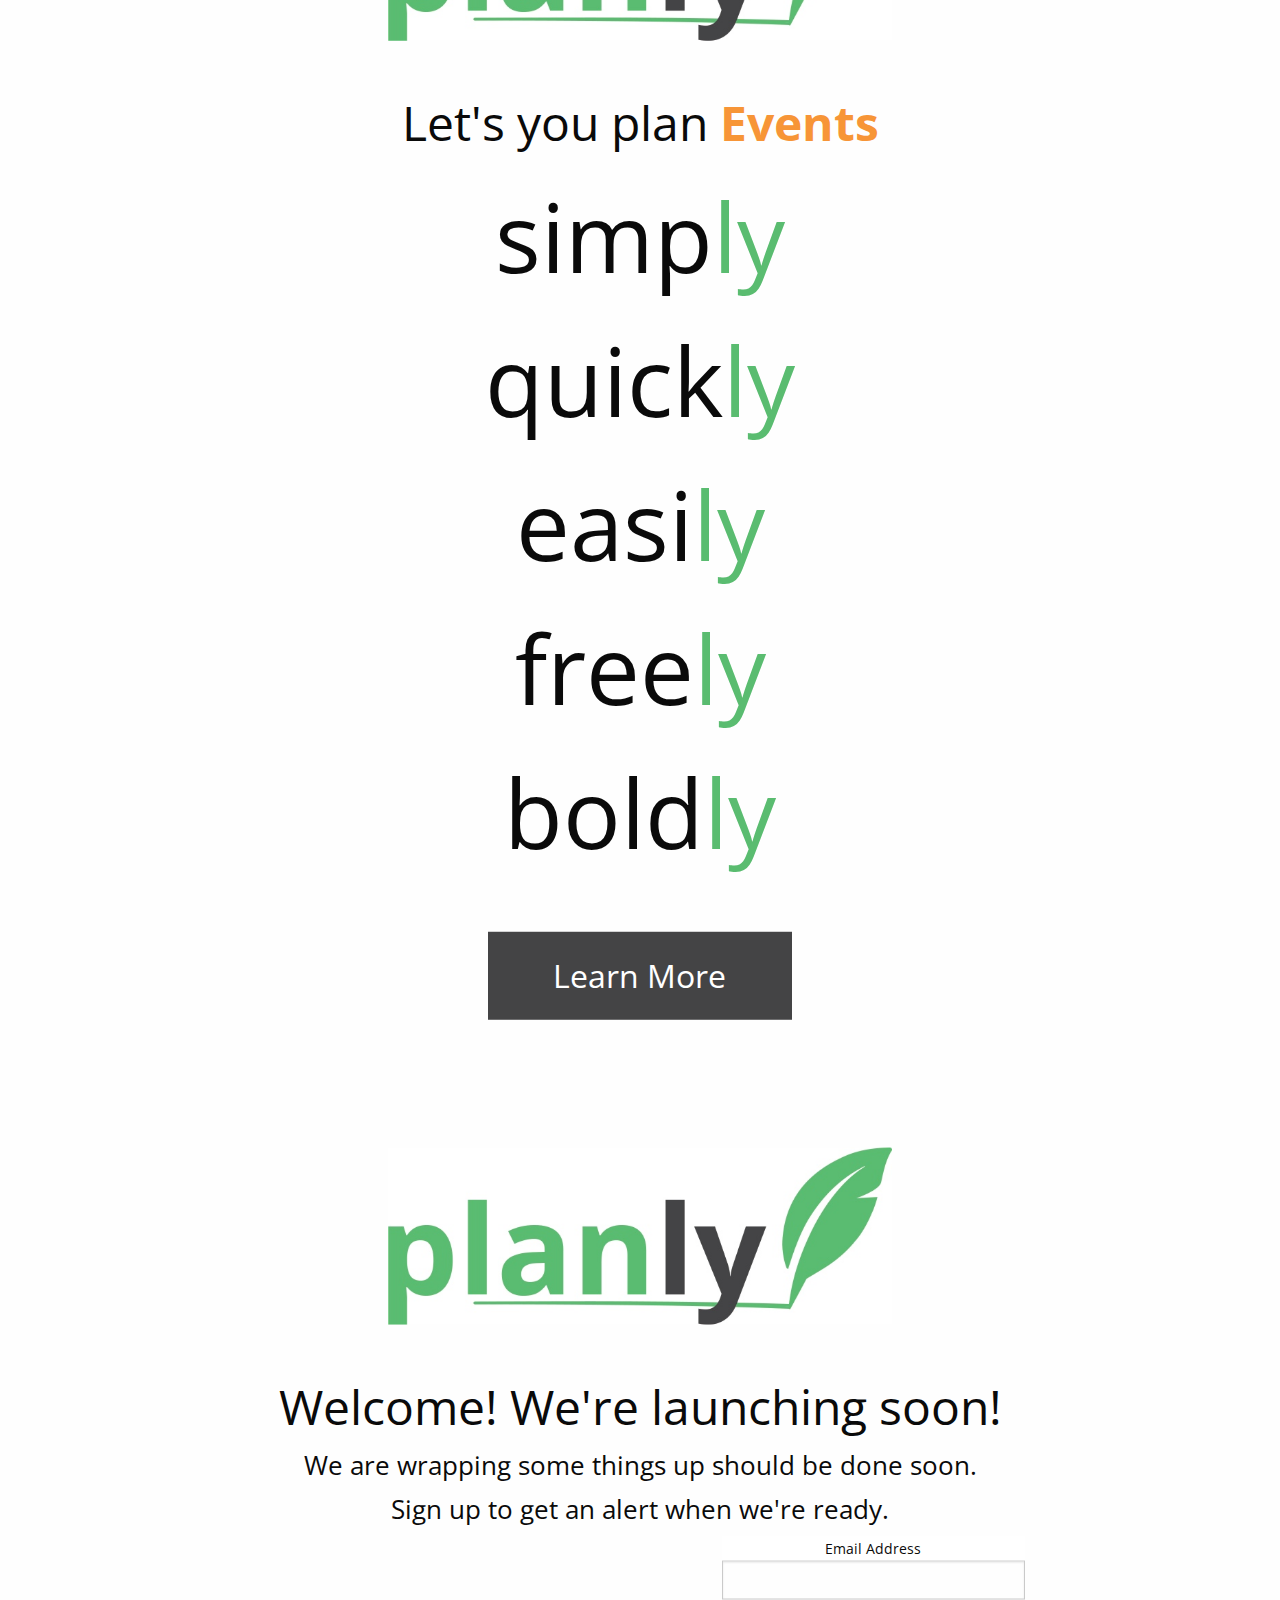
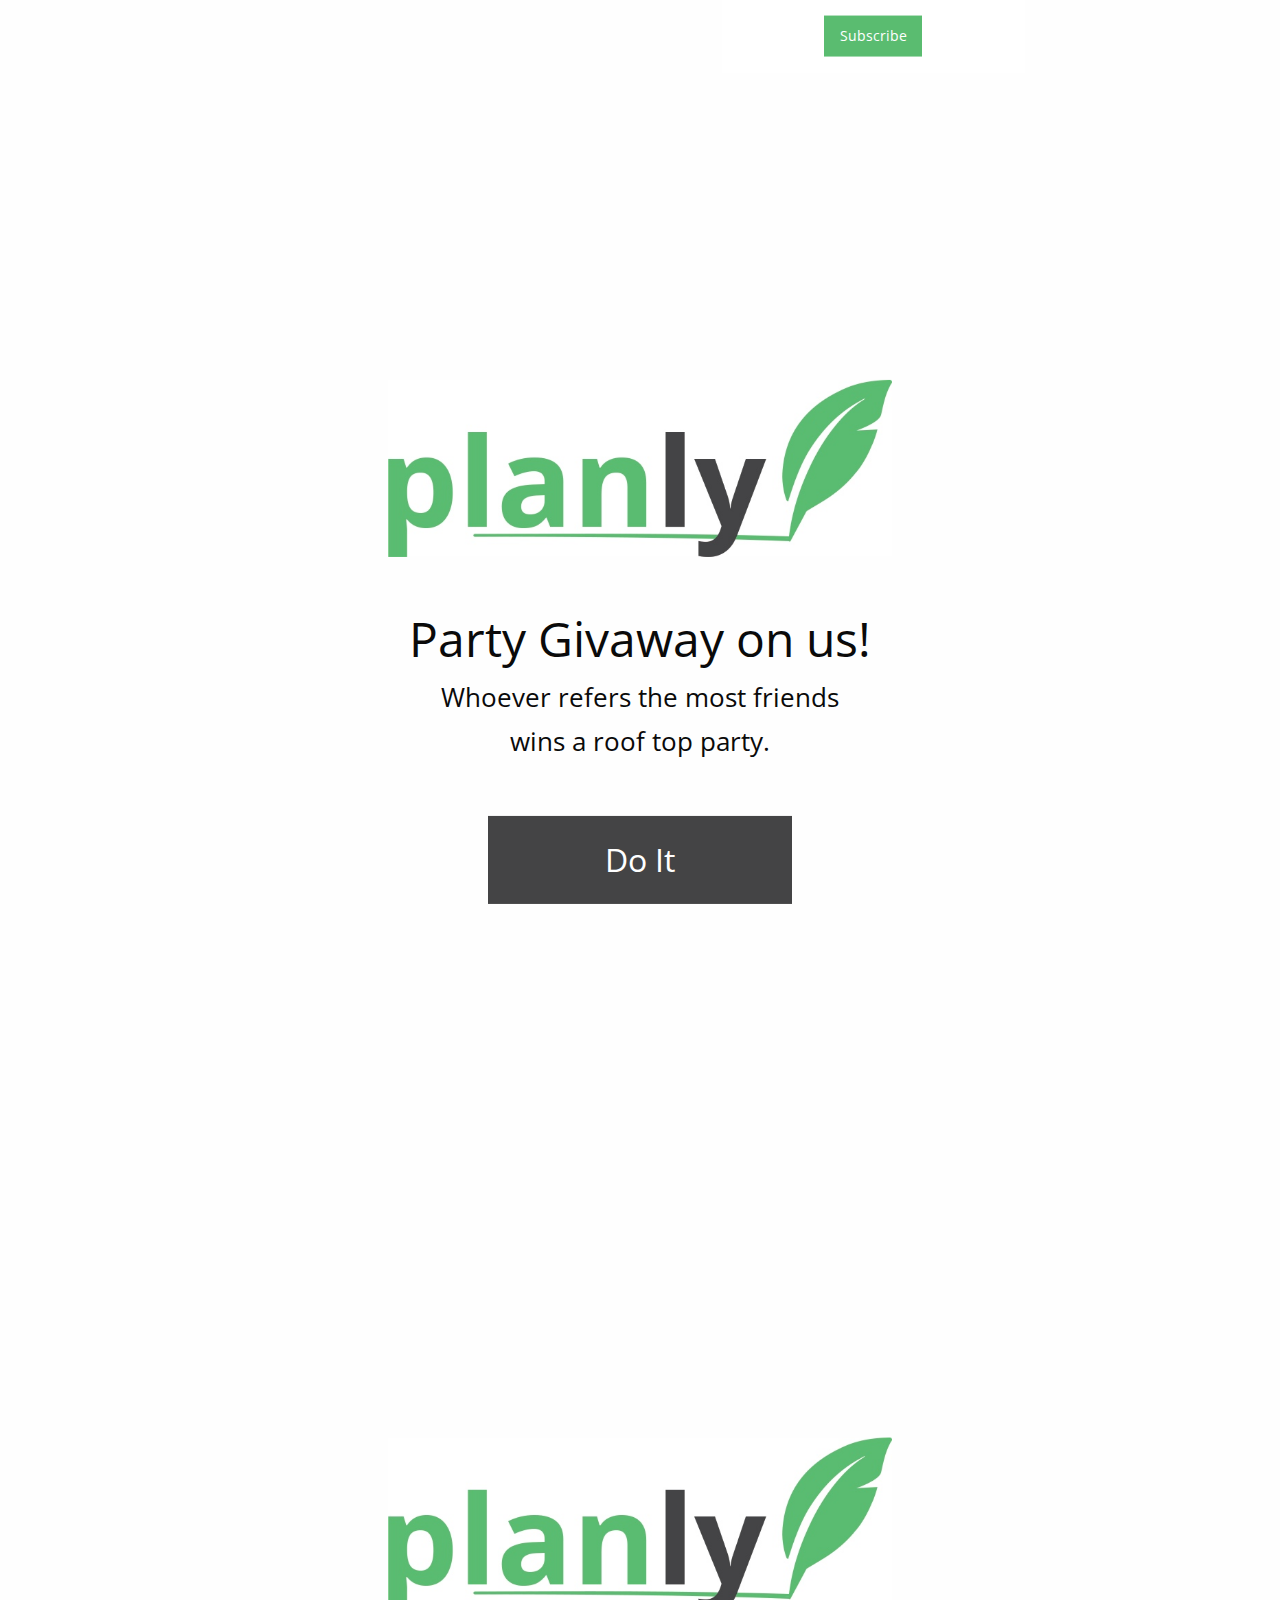
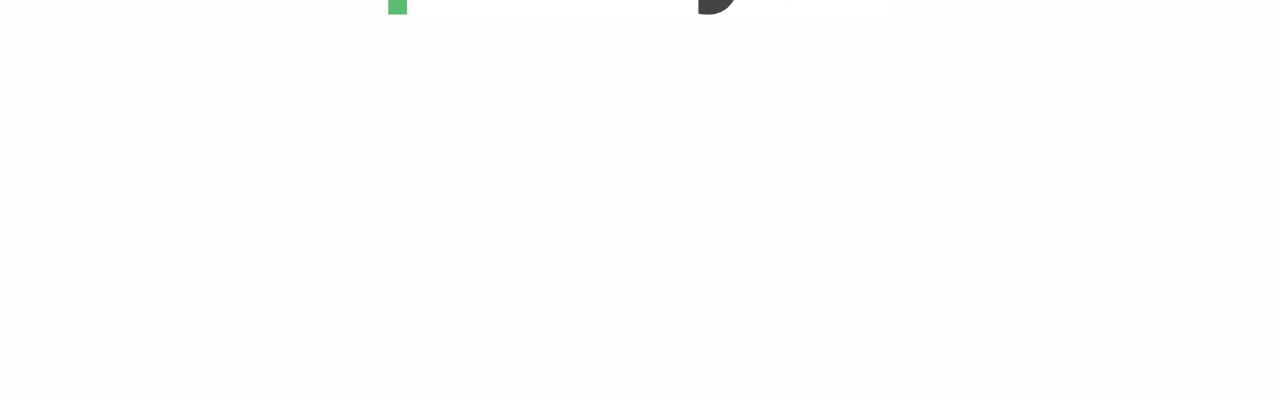
==== commit ee7d3ddd: "Cname and Mailchimp" ====
--- a/index.html
+++ b/index.html
@@ -18,7 +18,7 @@
         </div>
         <div class="row">
           <div class="columns large-12 float-center">
-            <h1>Let's you plan <span>events</span>
+            <h1>Let's you plan <span>Events</span>
             </h1>
             <div class="rotator">
               <div id="content-1">simp<span>ly</span></div>
@@ -49,7 +49,7 @@
           </div>
           <div class="columns small-5 small-centered">
             <div id="mc_embed_signup">
-              <form action="//weddingnook.us10.list-manage.com/subscribe/post?u=3205c8140b7ab7c62727f87c9&amp;amp;id=07d48bdace" method="post" id="mc-embedded-subscribe-form" name="mc-embedded-subscribe-form" target="_blank" novalidate class="validate">
+              <form action="//planly.us12.list-manage.com/subscribe/post?u=4b01947385b8a623b89a9499a&amp;amp;id=72ec04a044" method="post" id="mc-embedded-subscribe-form" name="mc-embedded-subscribe-form" target="_blank" novalidate class="validate">
                 <div id="mc_embed_signup_scroll">
                   <div class="mc-field-group">
                     <label for="mce-EMAIL">Email Address</label>
@@ -60,7 +60,7 @@
                     <div id="mce-success-response" style="display:none" class="response"></div>
                   </div>
                   <div style="position: absolute; left: -5000px;" aria-hidden="true" class="sdd">
-                    <input type="text" name="b_3205c8140b7ab7c62727f87c9_07d48bdace" tabindex="-1" value="">
+                    <input type="text" name="b_4b01947385b8a623b89a9499a_72ec04a044" tabindex="-1" value="">
                   </div>
                   <div class="clear"><a href="#givaway">
                       <input type="submit" value="Subscribe" name="subscribe" id="mc-embedded-subscribe" class="button"></a></div>
@@ -86,11 +86,11 @@
           </div>
         </div>
         <div class="row">
-          <div class="columns small-5 small-centered"><a href="/" class="button action float-center">Do It</a></div>
+          <div class="columns small-5 small-centered"><a href="#social" class="button action float-center">Do It</a></div>
         </div>
       </div>
     </section>
-    <section>
+    <section id="social">
       <div class="wrapper">
         <div class="row">
           <div class="columns small-8 small-centered">
--- a/css/app.css
+++ b/css/app.css
@@ -3996,7 +3996,7 @@
   text-align: center; }
   h1 span {
     color: #f79537;
-    text-transform: uppercase; }
+    font-weight: bold; }
   @media screen and (min-width: 40em) and (max-width: 63.9375em) {
     h1 {
       font-size: 3rem; } }
@@ -4012,12 +4012,13 @@
 
 .icons {
   font-size: 10rem; }
-  .icons .icon-facebook {
+  .icons.icon-facebook {
     color: #3B5998; }
-  .icons .icon-twitter {
+  .icons.icon-twitter {
     color: #55acee; }
-  .icons .icon-mail {
-    color: #FF0039; }
+  .icons.icon-mail {
+    color: #FF0039;
+    font-size: 12rem; }
 
 #mc_embed_signup {
   background: #fff;
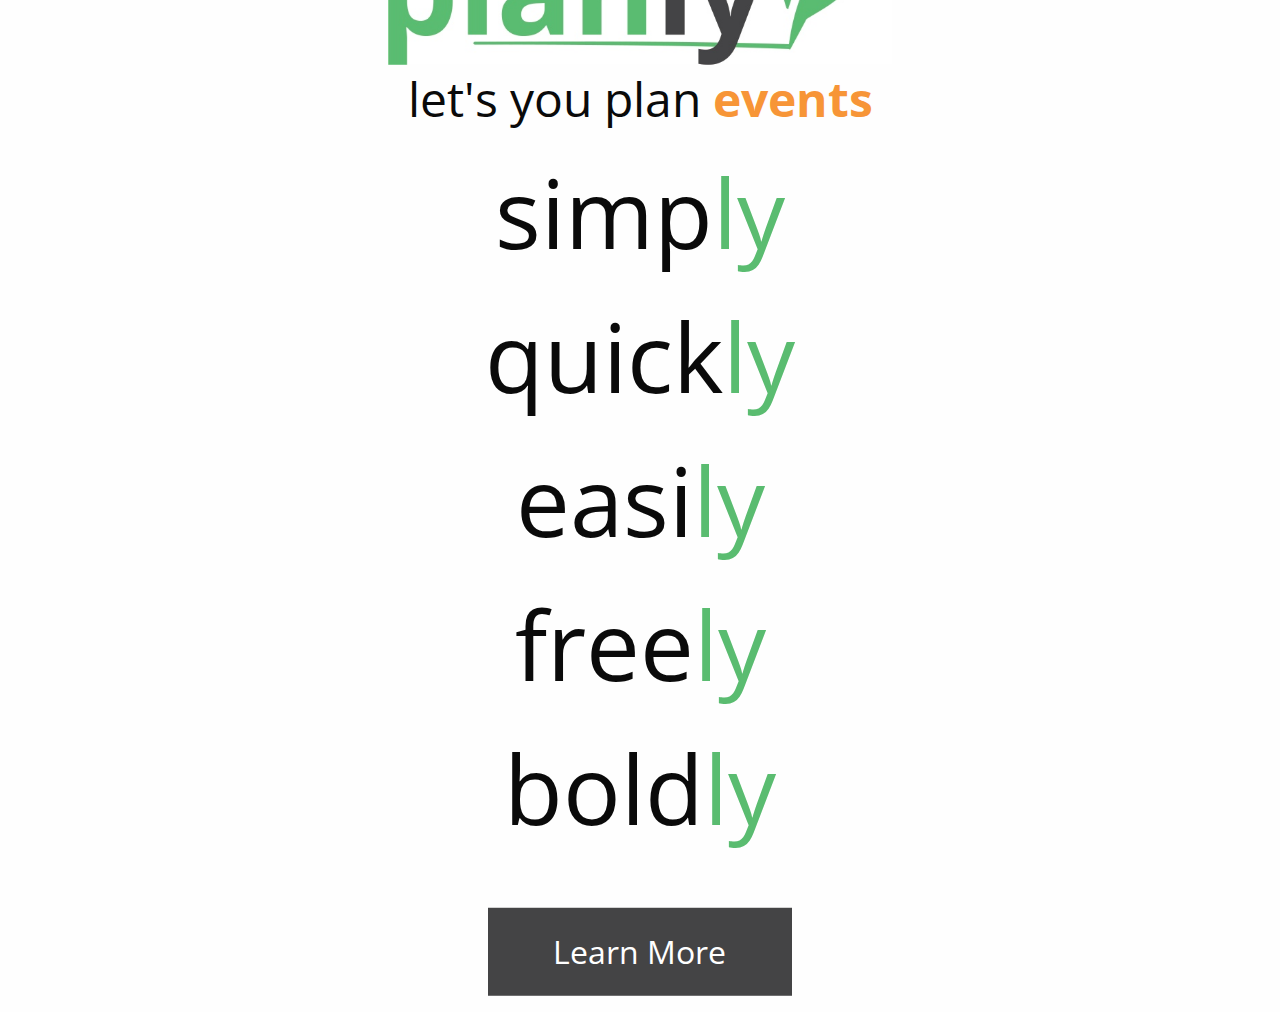
==== commit d70216a6: "Email Link to MailChimp" ====
--- a/index.html
+++ b/index.html
@@ -12,13 +12,11 @@
     <section>
       <div class="wrapper">
         <div class="row">
-          <div class="columns small-8 small-centered">
-            <div class="logo"><img src="/images/logo.jpg" alt="Logo" class="float-center"></div>
-          </div>
+          <div class="columns small-8 small-centered"><a href="/" class="logo"><img src="/images/logo.jpg" alt="Logo" class="float-center"></a></div>
         </div>
         <div class="row">
           <div class="columns large-12 float-center">
-            <h1>Let's you plan <span>Events</span>
+            <h1>let's you plan <span>events</span>
             </h1>
             <div class="rotator">
               <div id="content-1">simp<span>ly</span></div>
@@ -30,82 +28,7 @@
           </div>
         </div>
         <div class="row">
-          <div class="columns small-5 small-centered"><a href="#welcome" class="button action float-center">Learn More</a></div>
-        </div>
-      </div>
-    </section>
-    <section id="welcome">
-      <div class="wrapper">
-        <div class="row">
-          <div class="columns small-8 small-centered">
-            <div class="logo"><img src="/images/logo.jpg" alt="Logo" class="float-center"></div>
-          </div>
-        </div>
-        <div class="row">
-          <div class="columns small-12 small-centered">
-            <h2>Welcome! We're launching soon!</h2>
-            <h3>We are wrapping some things up should be done soon.</h3>
-            <h3>Sign up to get an alert when we're ready.</h3>
-          </div>
-          <div class="columns small-5 small-centered">
-            <div id="mc_embed_signup">
-              <form action="//planly.us12.list-manage.com/subscribe/post?u=4b01947385b8a623b89a9499a&amp;amp;id=72ec04a044" method="post" id="mc-embedded-subscribe-form" name="mc-embedded-subscribe-form" target="_blank" novalidate class="validate">
-                <div id="mc_embed_signup_scroll">
-                  <div class="mc-field-group">
-                    <label for="mce-EMAIL">Email Address</label>
-                    <input id="mce-EMAIL" type="email" value="" name="EMAIL" class="required email">
-                  </div>
-                  <div id="mce-responses" class="clear">
-                    <div id="mce-error-response" style="display:none" class="response"></div>
-                    <div id="mce-success-response" style="display:none" class="response"></div>
-                  </div>
-                  <div style="position: absolute; left: -5000px;" aria-hidden="true" class="sdd">
-                    <input type="text" name="b_4b01947385b8a623b89a9499a_72ec04a044" tabindex="-1" value="">
-                  </div>
-                  <div class="clear"><a href="#givaway">
-                      <input type="submit" value="Subscribe" name="subscribe" id="mc-embedded-subscribe" class="button"></a></div>
-                </div>
-              </form>
-            </div>
-          </div>
-        </div>
-      </div>
-    </section>
-    <section>
-      <div class="wrapper">
-        <div class="row">
-          <div class="columns small-8 small-centered">
-            <div class="logo"><img src="/images/logo.jpg" alt="Logo" class="float-center"></div>
-          </div>
-        </div>
-        <div class="row">
-          <div class="columns small-12 small-centered">
-            <h2>Party Givaway on us!</h2>
-            <h3>Whoever refers the most friends</h3>
-            <h3>wins a roof top party.</h3>
-          </div>
-        </div>
-        <div class="row">
-          <div class="columns small-5 small-centered"><a href="#social" class="button action float-center">Do It</a></div>
-        </div>
-      </div>
-    </section>
-    <section id="social">
-      <div class="wrapper">
-        <div class="row">
-          <div class="columns small-8 small-centered">
-            <div class="logo"><img src="/images/logo.jpg" alt="Logo" class="float-center"></div>
-          </div>
-        </div>
-        <div class="row">
-          <div class="columns small-6"><a href="#">
-              <div class="icons icon-facebook"></div></a></div>
-          <div class="columns small-6"><a href="#">
-              <div class="icons icon-twitter"></div></a></div>
-        </div>
-        <div class="row">
-          <div class="columns large-12"><a href="#">
-              <div class="icons icon-mail"></div></a></div>
+          <div class="columns medium-5 small-12 medium-centered small-centered"><a href="http://eepurl.com/bSkVoH" class="button action float-center">Learn More</a></div>
         </div>
       </div>
     </section>
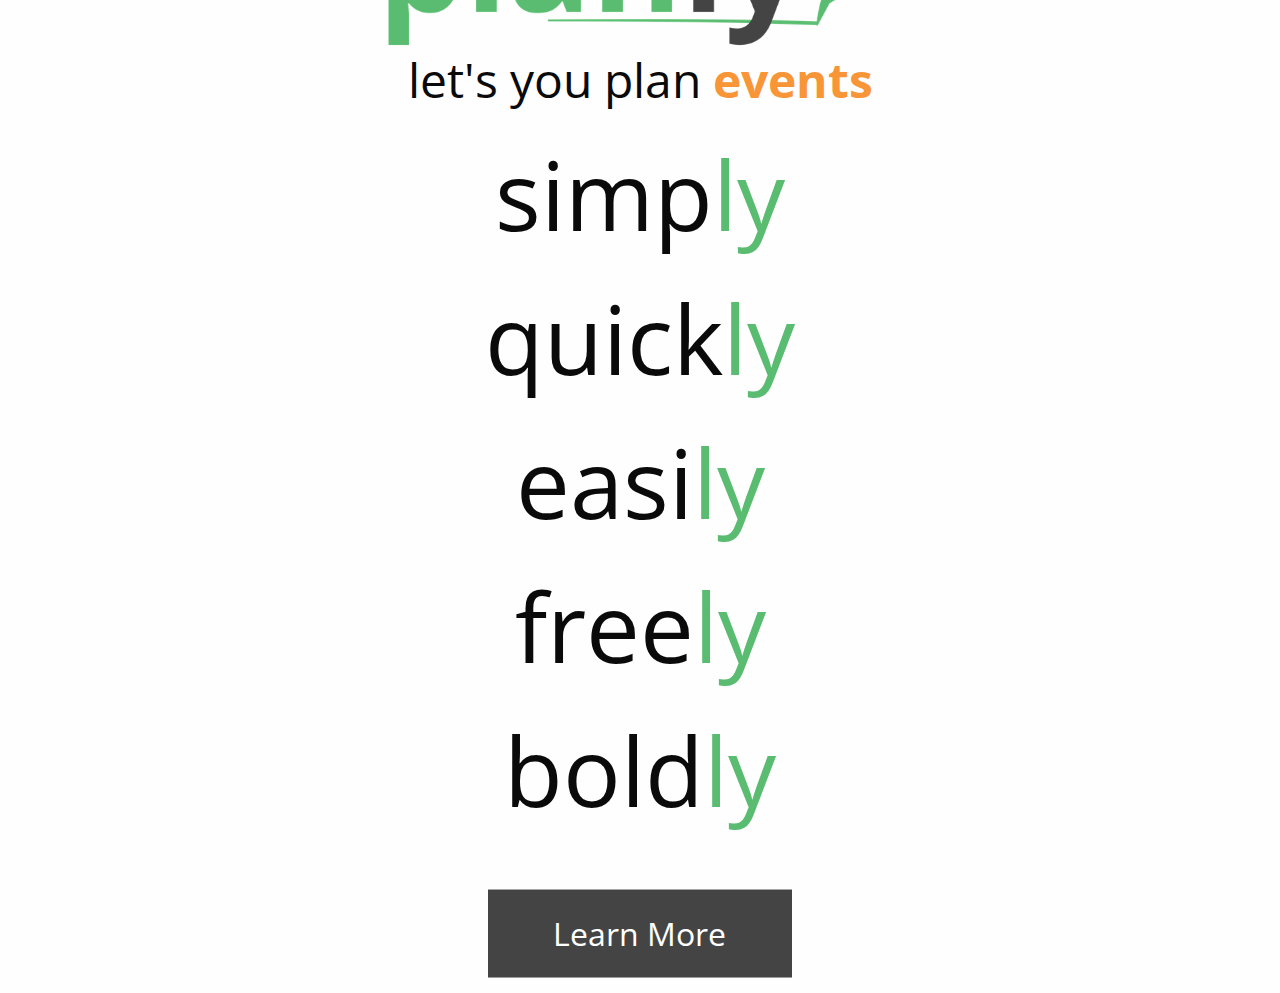
==== commit 46c9cf73: "New Logo" ====
--- a/index.html
+++ b/index.html
@@ -4,6 +4,16 @@
     <meta charset="utf-8">
     <meta http-equiv="x-ua-compatible" content="ie=edge">
     <meta name="viewport" content="width=device-width, initial-scale=1.0">
+    <link rel="canonical" href="http://planly.co/">
+    <meta name="keywords" content="Event, Planning,">
+    <meta name="description" content="Check out Planly to see how they’re changing the way we plan events!">
+    <meta property="og:title" content="Win a rooftop party!">
+    <meta property="og:site_name" content="Planly">
+    <meta property="og:url" content="http://planly.co/">
+    <meta property="og:description" content="Check out Planly to see how they’re changing the way we plan events!">
+    <meta property="og:image" content="http://planly.co/images/planly-square.jpg">
+    <meta property="og:type" content="website">
+    <meta property="og:locale" content="en_US">
     <title>Planly</title>
     <link href="https://file.myfontastic.com/78azmPWK8ePo8geKhybbr9/icons.css" rel="stylesheet">
     <link rel="stylesheet" href="css/app.css">
@@ -12,7 +22,7 @@
     <section>
       <div class="wrapper">
         <div class="row">
-          <div class="columns small-8 small-centered"><a href="/" class="logo"><img src="/images/logo.jpg" alt="Logo" class="float-center"></a></div>
+          <div class="columns medium-8 small-12 small-centered"><a href="/" class="logo"><img src="/images/Official-Planly-Logo.png" alt="Planly Logo" class="float-center"></a></div>
         </div>
         <div class="row">
           <div class="columns large-12 float-center">
--- a/css/app.css
+++ b/css/app.css
@@ -4009,18 +4009,26 @@
 
 h3 {
   font-size: 1.6rem; }
+  h3 span {
+    color: #5ABC70;
+    font-weight: bold; }
 
 .icons {
-  font-size: 10rem; }
+  font-size: 6rem; }
   .icons.icon-facebook {
     color: #3B5998; }
   .icons.icon-twitter {
     color: #55acee; }
   .icons.icon-mail {
-    color: #FF0039;
-    font-size: 12rem; }
+    color: #FF0039; }
+
+.legal {
+  position: absolute;
+  bottom: 5px;
+  left: 5px; }
 
 #mc_embed_signup {
   background: #fff;
-  clear: left;
-  width: 100%; }
+  clear: both;
+  width: 100%;
+  float: left; }
